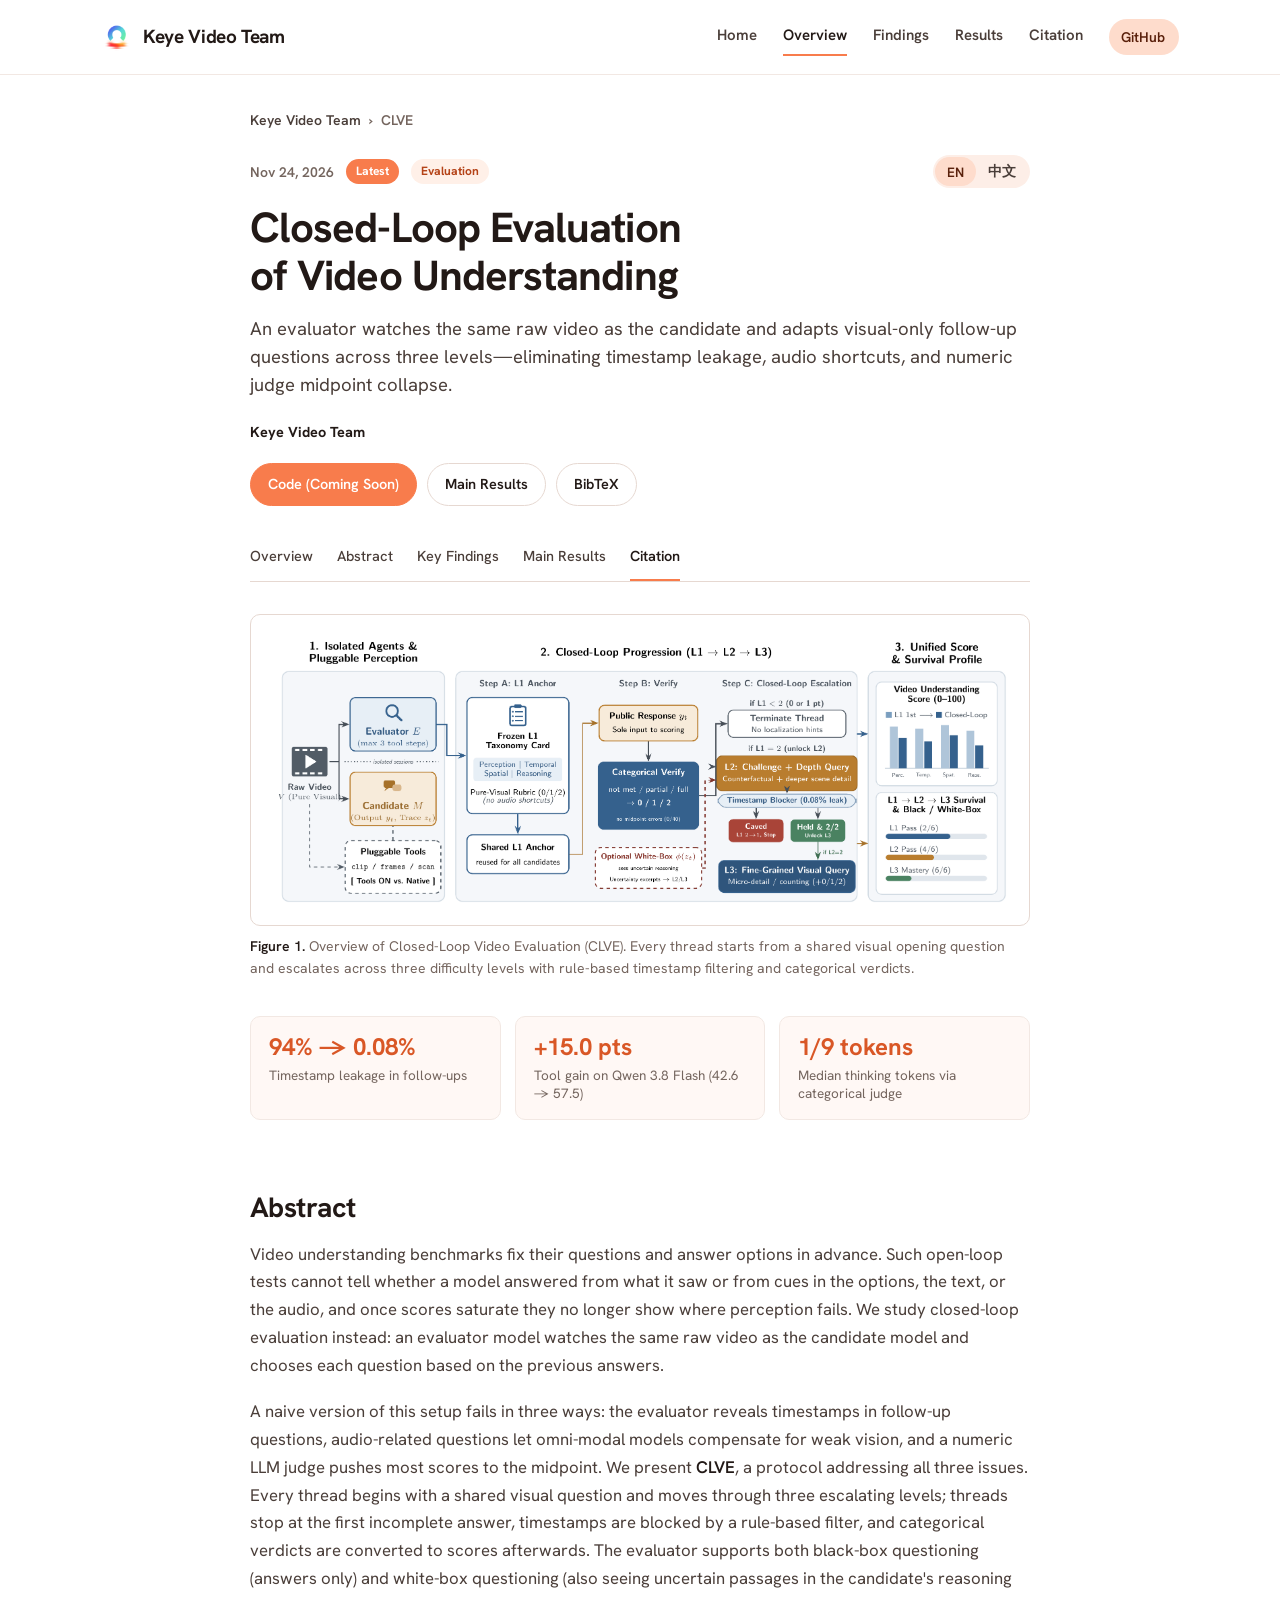
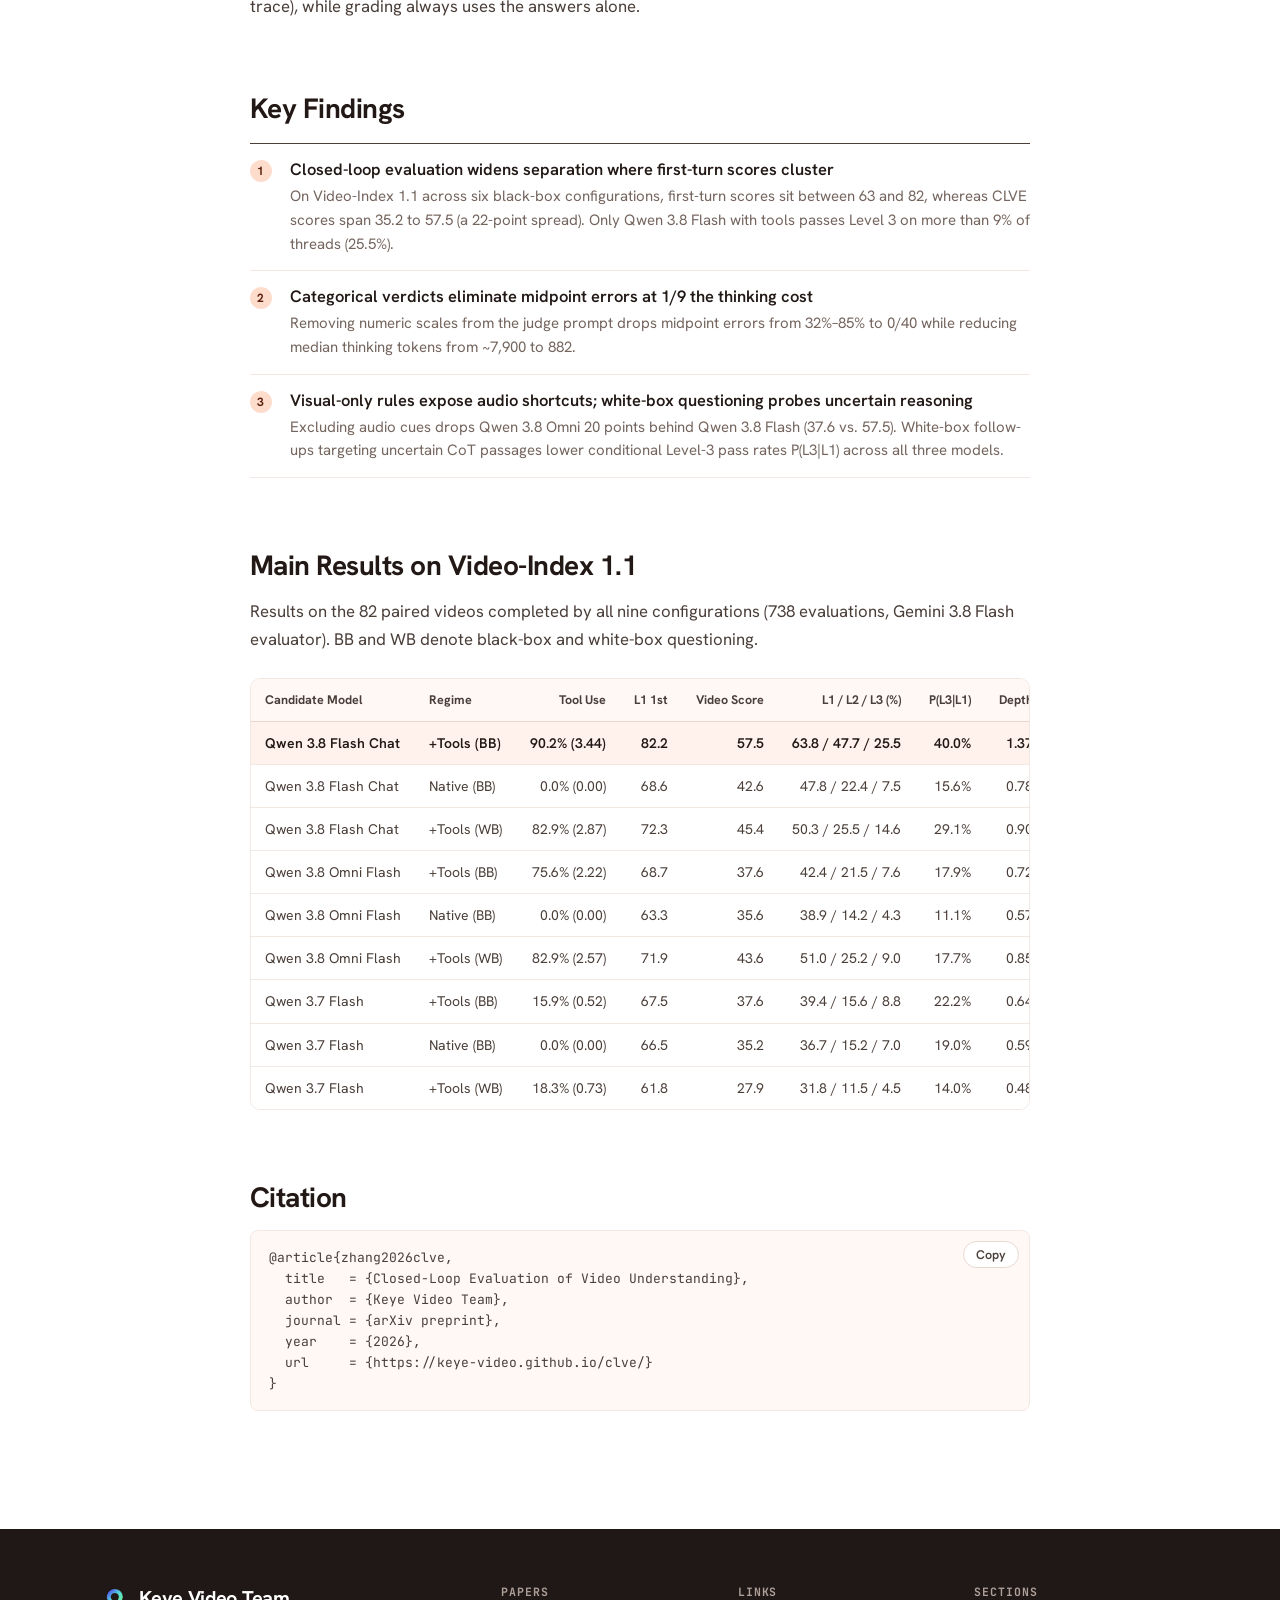
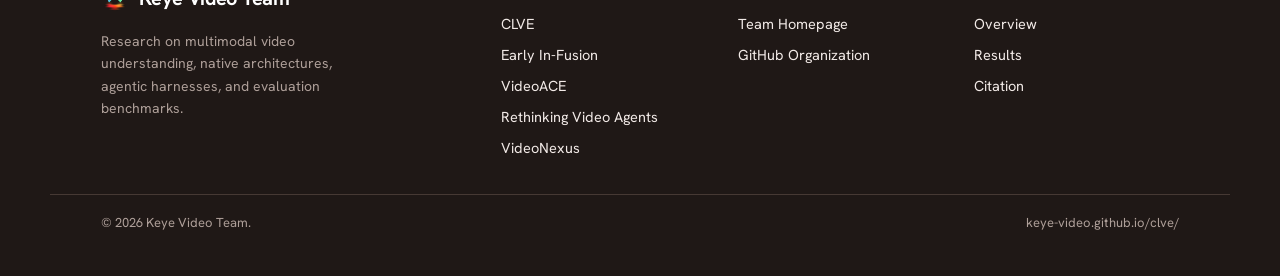
==== clve/index.html @ a413f262 "初始化 Keye Video Team 官网与 5 篇论文项目主页" ====
<!DOCTYPE html>
<html lang="en" data-lang="en">
<head>
<meta charset="utf-8">
<meta name="viewport" content="width=device-width, initial-scale=1">
<link rel="icon" type="image/png" href="../assets/keye-logo.png">
<title>Closed-Loop Evaluation of Video Understanding | Keye Video Team</title>
<meta name="description" content="CLVE: Closed-Loop Evaluation of Video Understanding by Keye Video Team.">
<meta name="theme-color" content="#FFFFFF">
<link rel="preconnect" href="https://fonts.googleapis.com">
<link rel="preconnect" href="https://fonts.gstatic.com" crossorigin>
<link href="https://fonts.googleapis.com/css2?family=Hanken+Grotesk:ital,wght@0,400..700;1,400&family=JetBrains+Mono:wght@400;500;600&display=swap" rel="stylesheet">
<link rel="stylesheet" href="../assets/site.css">
</head>
<body data-sidenav>

<header class="topbar">
  <div class="topbar-inner">
    <a class="brand" href="../index.html">
      <img src="../assets/keye-logo.png" alt="Keye Video logo" width="32" height="32">
      <span>Keye Video Team</span>
    </a>
    <button type="button" class="nav-toggle" aria-label="Toggle menu" aria-expanded="false"><span class="burger"></span></button>
    <nav class="nav" aria-label="Primary navigation">
      <a href="../index.html">Home</a>
      <a class="active" href="#overview">Overview</a>
      <a href="#findings">Findings</a>
      <a href="#results">Results</a>
      <a href="#citation">Citation</a>
      <a class="nav-cta" href="https://github.com/Keye-Video" target="_blank" rel="noopener">GitHub</a>
    </nav>
  </div>
</header>

<main>
<div class="ar-page">
  <header class="ar-head" id="main" tabindex="-1">
    <div class="ar-crumb">
      <b><a href="../index.html">Keye Video Team</a></b><span>›</span><span>CLVE</span>
    </div>
    <div class="ar-eyebrow">
      <span>Nov 24, 2026</span>
      <span class="badge badge-solid">Latest</span>
      <span class="badge badge-soft">Evaluation</span>
      <div class="ar-lang" role="group" aria-label="Language">
        <button type="button" data-lang="en" aria-pressed="true">EN</button>
        <button type="button" data-lang="zh" aria-pressed="false">中文</button>
      </div>
    </div>

    <h1>
      <span lang="en">Closed-Loop Evaluation of Video Understanding</span>
      <span lang="zh">闭环视频理解评测（CLVE）</span>
    </h1>
    <p class="ar-standfirst" lang="en">An evaluator watches the same raw video as the candidate and adapts visual-only follow-up questions across three levels—eliminating timestamp leakage, audio shortcuts, and numeric judge midpoint collapse.</p>
    <p class="ar-standfirst" lang="zh">评测器与候选模型同步观看原始视频，并依据前轮回答动态生成三级纯视觉追问，系统性解决时间戳泄露、音频捷径与数值打分器中点坍缩三大问题。</p>

    <div class="ar-authors-block">
      <div class="ar-affiliation"><strong>Keye Video Team</strong></div>
    </div>

    <div class="ar-actions">
      <a class="pill-btn solid" href="https://github.com/Keye-Video" target="_blank" rel="noopener">Code (Coming Soon)</a>
      <a class="pill-btn" href="#results">Main Results</a>
      <a class="pill-btn" href="#citation">BibTeX</a>
    </div>
  </header>

  <nav class="ar-toc" aria-label="Contents">
    <ol>
      <li><a href="#overview"><span lang="en">Overview</span><span lang="zh">概览</span></a></li>
      <li><a href="#abstract"><span lang="en">Abstract</span><span lang="zh">摘要</span></a></li>
      <li><a href="#findings"><span lang="en">Key Findings</span><span lang="zh">核心发现</span></a></li>
      <li><a href="#results"><span lang="en">Main Results</span><span lang="zh">主实验结果</span></a></li>
      <li><a href="#citation"><span lang="en">Citation</span><span lang="zh">引用</span></a></li>
    </ol>
  </nav>

  <div class="ar-main">
    <aside class="ar-side-rail" aria-label="Contents">
      <div class="ar-side">
        <div class="ar-side-title"><span lang="en">Contents</span><span lang="zh">目录</span></div>
        <ol>
          <li><a href="#overview"><span lang="en">Overview</span><span lang="zh">概览</span></a></li>
          <li><a href="#abstract"><span lang="en">Abstract</span><span lang="zh">摘要</span></a></li>
          <li><a href="#findings"><span lang="en">Key Findings</span><span lang="zh">核心发现</span></a></li>
          <li><a href="#results"><span lang="en">Main Results</span><span lang="zh">主实验结果</span></a></li>
          <li><a href="#citation"><span lang="en">Citation</span><span lang="zh">引用</span></a></li>
        </ol>
      </div>
    </aside>

    <figure class="ar-fig" id="overview">
      <div class="ar-fig-frame" data-zoom>
        <img src="../assets/figs/clve_overview.png" alt="CLVE three-level closed-loop evaluation overview">
      </div>
      <figcaption>
        <span lang="en"><strong>Figure 1.</strong> Overview of Closed-Loop Video Evaluation (CLVE). Every thread starts from a shared visual opening question and escalates across three difficulty levels with rule-based timestamp filtering and categorical verdicts.</span>
        <span lang="zh"><strong>图 1.</strong> 闭环视频理解评测协议（CLVE）总览：每个会话从共享的纯视觉首题出发，沿三个递增难度层级追问，并结合规则时间戳过滤与分类裁决。</span>
      </figcaption>
    </figure>

    <div class="stat-strip">
      <div class="stat-box"><b>94% → 0.08%</b><span lang="en">Timestamp leakage in follow-ups</span><span lang="zh">追问中的时间戳泄露率</span></div>
      <div class="stat-box"><b>+15.0 pts</b><span lang="en">Tool gain on Qwen 3.8 Flash (42.6 → 57.5)</span><span lang="zh">工具调用给 Qwen 3.8 Flash 带来的提升</span></div>
      <div class="stat-box"><b>1/9 tokens</b><span lang="en">Median thinking tokens via categorical judge</span><span lang="zh">分类裁决器将思考 token 降至约 1/9</span></div>
    </div>

    <section id="abstract">
      <h2><span lang="en">Abstract</span><span lang="zh">摘要</span></h2>
      <p lang="en">Video understanding benchmarks fix their questions and answer options in advance. Such open-loop tests cannot tell whether a model answered from what it saw or from cues in the options, the text, or the audio, and once scores saturate they no longer show where perception fails. We study closed-loop evaluation instead: an evaluator model watches the same raw video as the candidate model and chooses each question based on the previous answers.</p>
      <p lang="en">A naive version of this setup fails in three ways: the evaluator reveals timestamps in follow-up questions, audio-related questions let omni-modal models compensate for weak vision, and a numeric LLM judge pushes most scores to the midpoint. We present <strong>CLVE</strong>, a protocol addressing all three issues. Every thread begins with a shared visual question and moves through three escalating levels; threads stop at the first incomplete answer, timestamps are blocked by a rule-based filter, and categorical verdicts are converted to scores afterwards. The evaluator supports both black-box questioning (answers only) and white-box questioning (also seeing uncertain passages in the candidate's reasoning trace), while grading always uses the answers alone.</p>
      <p lang="zh">传统视频理解基准预先固定题目与选项，难以区分模型是真正看到了画面，还是依赖选项、文本或音频捷径，且分数饱和后无法定位感知失效点。我们提出闭环视频理解评测协议 <strong>CLVE</strong>：评测器与候选模型共同观看原始视频，并基于前轮回答动态发起三级纯视觉追问。针对朴素闭环评测暴露出的时间戳泄露（94%）、音频捷径以及数值打分器中点坍缩三大问题，CLVE 引入纯视觉约束、规则时间戳过滤器与分类裁决机制，并支持黑盒与白盒两种追问模式。</p>
    </section>

    <section id="findings">
      <h2><span lang="en">Key Findings</span><span lang="zh">核心发现</span></h2>
      <ol class="ar-findings">
        <li>
          <div>
            <strong class="finding-head"><span lang="en">Closed-loop evaluation widens separation where first-turn scores cluster</span><span lang="zh">闭环追问显著拉开模型区分度</span></strong>
            <span lang="en">On Video-Index 1.1 across six black-box configurations, first-turn scores sit between 63 and 82, whereas CLVE scores span 35.2 to 57.5 (a 22-point spread). Only Qwen 3.8 Flash with tools passes Level 3 on more than 9% of threads (25.5%).</span>
            <span lang="zh">在 Video-Index 1.1 的六组黑盒配置中，首轮得分集中在 63–82，而 CLVE 总分拉开至 35.2–57.5（跨度 22 分）；仅开启工具的 Qwen 3.8 Flash 在 Level 3 通过率超过 9%（达 25.5%）。</span>
          </div>
        </li>
        <li>
          <div>
            <strong class="finding-head"><span lang="en">Categorical verdicts eliminate midpoint errors at 1/9 the thinking cost</span><span lang="zh">分类裁决彻底消除中点偏差，且思考开销降至 1/9</span></strong>
            <span lang="en">Removing numeric scales from the judge prompt drops midpoint errors from 32%–85% to 0/40 while reducing median thinking tokens from ~7,900 to 882.</span>
            <span lang="zh">去除数值量表、改用“未达标 / 部分达标 / 完全达标”分类裁决后，中点误判降至 0/40，同时单次裁决中位思考 token 从约 7,900 降至 882。</span>
          </div>
        </li>
        <li>
          <div>
            <strong class="finding-head"><span lang="en">Visual-only rules expose audio shortcuts; white-box questioning probes uncertain reasoning</span><span lang="zh">纯视觉规则剔除音频补偿，白盒追问揭示脆弱推理</span></strong>
            <span lang="en">Excluding audio cues drops Qwen 3.8 Omni 20 points behind Qwen 3.8 Flash (37.6 vs. 57.5). White-box follow-ups targeting uncertain CoT passages lower conditional Level-3 pass rates P(L3|L1) across all three models.</span>
            <span lang="zh">排除音频线索后，Qwen 3.8 Omni 落后 Qwen 3.8 Flash 20 分（37.6 vs. 57.5）；针对推理不确定片段发起白盒质疑后，全部三个模型的条件三级通过率 P(L3|L1) 均下降。</span>
          </div>
        </li>
      </ol>
    </section>

    <section id="results">
      <h2><span lang="en">Main Results on Video-Index 1.1</span><span lang="zh">Video-Index 1.1 主实验结果</span></h2>
      <p lang="en">Results on the 82 paired videos completed by all nine configurations (738 evaluations, Gemini 3.8 Flash evaluator). BB and WB denote black-box and white-box questioning.</p>
      <p lang="zh">全部 9 组配置共同完成的 82 段配对视频结果（738 次完整评测，Gemini 3.8 Flash 评测器）。BB / WB 分别表示黑盒与白盒追问。</p>

      <div class="table-wrap">
        <table class="data-table">
          <thead>
            <tr>
              <th>Candidate Model</th>
              <th>Regime</th>
              <th class="num">Tool Use</th>
              <th class="num">L1 1st</th>
              <th class="num">Video Score</th>
              <th class="num">L1 / L2 / L3 (%)</th>
              <th class="num">P(L3|L1)</th>
              <th class="num">Depth</th>
              <th class="num">Cave ↓</th>
            </tr>
          </thead>
          <tbody>
            <tr class="hl"><td>Qwen 3.8 Flash Chat</td><td>+Tools (BB)</td><td class="num">90.2% (3.44)</td><td class="num">82.2</td><td class="num">57.5</td><td class="num">63.8 / 47.7 / 25.5</td><td class="num">40.0%</td><td class="num">1.37</td><td class="num">5.1%</td></tr>
            <tr><td>Qwen 3.8 Flash Chat</td><td>Native (BB)</td><td class="num">0.0% (0.00)</td><td class="num">68.6</td><td class="num">42.6</td><td class="num">47.8 / 22.4 / 7.5</td><td class="num">15.6%</td><td class="num">0.78</td><td class="num">1.5%</td></tr>
            <tr><td>Qwen 3.8 Flash Chat</td><td>+Tools (WB)</td><td class="num">82.9% (2.87)</td><td class="num">72.3</td><td class="num">45.4</td><td class="num">50.3 / 25.5 / 14.6</td><td class="num">29.1%</td><td class="num">0.90</td><td class="num">4.1%</td></tr>
            <tr><td>Qwen 3.8 Omni Flash</td><td>+Tools (BB)</td><td class="num">75.6% (2.22)</td><td class="num">68.7</td><td class="num">37.6</td><td class="num">42.4 / 21.5 / 7.6</td><td class="num">17.9%</td><td class="num">0.72</td><td class="num">3.1%</td></tr>
            <tr><td>Qwen 3.8 Omni Flash</td><td>Native (BB)</td><td class="num">0.0% (0.00)</td><td class="num">63.3</td><td class="num">35.6</td><td class="num">38.9 / 14.2 / 4.3</td><td class="num">11.1%</td><td class="num">0.57</td><td class="num">1.8%</td></tr>
            <tr><td>Qwen 3.8 Omni Flash</td><td>+Tools (WB)</td><td class="num">82.9% (2.57)</td><td class="num">71.9</td><td class="num">43.6</td><td class="num">51.0 / 25.2 / 9.0</td><td class="num">17.7%</td><td class="num">0.85</td><td class="num">1.4%</td></tr>
            <tr><td>Qwen 3.7 Flash</td><td>+Tools (BB)</td><td class="num">15.9% (0.52)</td><td class="num">67.5</td><td class="num">37.6</td><td class="num">39.4 / 15.6 / 8.8</td><td class="num">22.2%</td><td class="num">0.64</td><td class="num">9.4%</td></tr>
            <tr><td>Qwen 3.7 Flash</td><td>Native (BB)</td><td class="num">0.0% (0.00)</td><td class="num">66.5</td><td class="num">35.2</td><td class="num">36.7 / 15.2 / 7.0</td><td class="num">19.0%</td><td class="num">0.59</td><td class="num">12.5%</td></tr>
            <tr><td>Qwen 3.7 Flash</td><td>+Tools (WB)</td><td class="num">18.3% (0.73)</td><td class="num">61.8</td><td class="num">27.9</td><td class="num">31.8 / 11.5 / 4.5</td><td class="num">14.0%</td><td class="num">0.48</td><td class="num">17.0%</td></tr>
          </tbody>
        </table>
      </div>
    </section>

    <section id="citation">
      <h2><span lang="en">Citation</span><span lang="zh">引用格式</span></h2>
      <pre><code>@article{zhang2026clve,
  title   = {Closed-Loop Evaluation of Video Understanding},
  author  = {Keye Video Team},
  journal = {arXiv preprint},
  year    = {2026},
  url     = {https://keye-video.github.io/clve/}
}</code></pre>
    </section>
  </div>
</div>
</main>

<footer class="foot">
  <div class="foot-grid">
    <div>
      <div class="foot-brand"><img src="../assets/keye-logo.png" alt="Keye Video logo" width="28" height="28"><span>Keye Video Team</span></div>
      <p class="foot-desc">Research on multimodal video understanding, native architectures, agentic harnesses, and evaluation benchmarks.</p>
    </div>
    <div class="foot-col"><h4>Papers</h4><ul><li><a href="../clve/index.html">CLVE</a></li><li><a href="../early-in-fusion/index.html">Early In-Fusion</a></li><li><a href="../videoace/index.html">VideoACE</a></li><li><a href="../rethinking-video-agents/index.html">Rethinking Video Agents</a></li><li><a href="../videonexus/index.html">VideoNexus</a></li></ul></div>
    <div class="foot-col"><h4>Links</h4><ul><li><a href="../index.html">Team Homepage</a></li><li><a href="https://github.com/Keye-Video" target="_blank" rel="noopener">GitHub Organization</a></li></ul></div>
    <div class="foot-col"><h4>Sections</h4><ul><li><a href="#overview">Overview</a></li><li><a href="#results">Results</a></li><li><a href="#citation">Citation</a></li></ul></div>
  </div>
  <div class="foot-bottom"><span>© 2026 Keye Video Team.</span><span>keye-video.github.io/clve/</span></div>
</footer>

<script src="../assets/site.js"></script>
</body>
</html>
---- assets/site.css ----
/* ============================================================
   Keye Video Team — 正式设计系统
   配色方案：access.mymind.com/colors "Peach Fuzz" (#F87C4C · #FEDCCC · #FFFFFF)
   排版体系：极简学术期刊网格、大留白、左对齐版心、深色机构页脚
   ============================================================ */

:root {
  /* Peach Fuzz 核心浅色与墨色体系 */
  --paper: #FFFFFF;
  --paper-2: #FFF8F5;        /* 极淡暖蜜桃纸底 */
  --paper-3: #FDEEE7;        /* 柔和悬停暖底 */
  --ink: #221916;            /* 深炭棕墨 */
  --ink-2: #4A3E39;          /* 正文墨色 */
  --ink-3: #74655E;          /* 辅助文字 */
  --ink-4: #998982;
  --rule: #E6D8D1;
  --rule-2: #F2E8E3;

  /* Peach Fuzz 强调色与胶囊色系 */
  --brand: #F87C4C;          /* mymind Peach Fuzz 原色（图标/图表柱/强调条） */
  --accent: #D95726;         /* 文本与链接可读性优化版（满足 WCAG AA） */
  --accent-hover: #B84217;
  --accent-soft: rgba(248, 124, 76, 0.10);
  --link-line: rgba(248, 124, 76, 0.45);

  --pill: #FEDCCC;           /* mymind Peach Fuzz 暖蜜桃胶囊 */
  --pill-hover: #FBC7AF;
  --pill-ink: #5A200B;
  --tint: #FFF0E8;           /* 徽章与提示框浅底 */
  --tint-ink: #B54318;

  /* 语义状态色 */
  --ok: #16794F;
  --ok-soft: #E6F4EE;
  --err: #C43B3B;
  --err-soft: #FCEAEA;

  /* 页脚深色带 */
  --deep: #1F1816;
  --deep-ink: #F2EAE7;
  --deep-muted: #AE9F99;
  --deep-rule: #463934;

  --shadow: 0 8px 24px rgba(34, 25, 22, 0.10);
  --font-sans: 'Hanken Grotesk', -apple-system, BlinkMacSystemFont, 'PingFang SC', 'Noto Sans SC', 'Helvetica Neue', Arial, sans-serif;
  --font-mono: 'JetBrains Mono', ui-monospace, SFMono-Regular, Menlo, Monaco, Consolas, monospace;

  --max: 1180px;
  --gutter: clamp(20px, 4vw, 56px);
  color-scheme: light;
}

* { box-sizing: border-box; }
html, body { margin: 0; padding: 0; overflow-x: clip; }

html {
  scroll-behavior: smooth;
  scroll-padding-top: 28px;
  scrollbar-width: thin;
  scrollbar-color: var(--rule) transparent;
}
html:has(.ar-toc) { scroll-padding-top: 76px; }

body {
  font-family: var(--font-sans);
  background: var(--paper);
  color: var(--ink);
  line-height: 1.58;
  font-size: 16px;
  font-optical-sizing: auto;
  -webkit-font-smoothing: antialiased;
  -moz-osx-font-smoothing: grayscale;
  text-rendering: optimizeLegibility;
}

a { color: inherit; text-decoration: none; }
img, svg { display: block; max-width: 100%; }
::selection { background: var(--pill); color: var(--ink); }

:focus-visible {
  outline: 2px solid var(--accent);
  outline-offset: 2px;
  border-radius: 2px;
}
#main:focus { outline: none; }

/* 中英双语切换规则 */
html[data-lang="en"] [lang="zh"],
html[data-lang="zh"] [lang="en"] {
  display: none !important;
}

/* ---------- 版心容器 ---------- */
.page {
  max-width: var(--max);
  margin: 0 auto;
  padding: 0 var(--gutter);
  position: relative;
}

/* ---------- 顶部静态导航栏 ---------- */
.topbar {
  position: relative;
  z-index: 50;
  background: var(--paper);
  border-bottom: 1px solid var(--rule-2);
}
.topbar-inner {
  max-width: var(--max);
  height: 74px;
  margin: 0 auto;
  padding: 0 var(--gutter);
  display: flex;
  align-items: center;
  justify-content: space-between;
  gap: 24px;
}
.brand {
  font-size: 19px;
  font-weight: 700;
  letter-spacing: -0.02em;
  color: var(--ink);
  display: inline-flex;
  align-items: center;
  gap: 10px;
  white-space: nowrap;
  flex-shrink: 0;
}
.brand img {
  width: 32px;
  height: 32px;
  object-fit: contain;
}
.brand-tag {
  font-family: var(--font-mono);
  font-size: 11px;
  font-weight: 600;
  letter-spacing: 0.08em;
  text-transform: uppercase;
  color: var(--tint-ink);
  background: var(--tint);
  padding: 2px 7px;
  border-radius: 4px;
  margin-left: 2px;
}

.nav {
  display: flex;
  align-items: center;
  gap: 26px;
  flex-shrink: 0;
}
.nav a {
  padding: 6px 0;
  font-size: 15px;
  font-weight: 600;
  color: var(--ink-2);
  border-bottom: 2px solid transparent;
  white-space: nowrap;
  transition: color 0.15s;
}
.nav a:hover { color: var(--accent); }
.nav a.active { color: var(--ink); border-bottom-color: var(--brand); }

.nav a.nav-cta {
  display: inline-flex;
  align-items: center;
  gap: 7px;
  padding: 7px 14px 7px 12px;
  border: 0;
  border-radius: 50px;
  background: var(--pill);
  color: var(--pill-ink);
  font-size: 14px;
}
.nav a.nav-cta:hover { background: var(--pill-hover); color: var(--pill-ink); }
.nav-cta svg { width: 15px; height: 15px; }

/* 移动端汉堡按钮 */
.nav-toggle {
  display: none;
  width: 40px;
  height: 40px;
  margin-right: -8px;
  align-items: center;
  justify-content: center;
  background: transparent;
  border: 0;
  border-radius: 50%;
  cursor: pointer;
  color: var(--ink);
}
.nav-toggle:hover { background: var(--paper-3); }
.burger, .burger::before, .burger::after {
  display: block;
  width: 18px;
  height: 2px;
  background: currentColor;
  border-radius: 2px;
  transition: transform 0.2s ease;
}
.burger { position: relative; }
.burger::before, .burger::after { content: ''; position: absolute; left: 0; }
.burger::before { top: -6px; }
.burger::after { top: 6px; }
.nav-toggle[aria-expanded="true"] .burger { background: transparent; }
.nav-toggle[aria-expanded="true"] .burger::before { transform: translateY(6px) rotate(45deg); }
.nav-toggle[aria-expanded="true"] .burger::after { transform: translateY(-6px) rotate(-45deg); }

@media (max-width: 860px) {
  .topbar-inner { height: 62px; }
  .brand-tag { display: none; }
  .nav-toggle { display: inline-flex; }
  .topbar-inner .nav {
    position: absolute;
    top: 100%;
    left: 0;
    right: 0;
    flex-direction: column;
    align-items: stretch;
    gap: 0;
    padding: 4px var(--gutter) 16px;
    background: var(--paper);
    border-bottom: 1px solid var(--rule);
    box-shadow: 0 12px 24px rgba(0, 0, 0, 0.08);
    opacity: 0;
    visibility: hidden;
    transform: translateY(-6px);
    transition: opacity 0.18s ease, transform 0.18s ease, visibility 0.18s;
  }
  .topbar-inner .nav.open { opacity: 1; visibility: visible; transform: none; }
  .topbar-inner .nav a { padding: 12px 0; border-bottom: 0; }
  .topbar-inner .nav a + a { border-top: 1px solid var(--rule-2); }
  .topbar-inner .nav a.nav-cta { align-self: flex-start; margin-top: 10px; border-top: 0; padding: 8px 15px; }
}

/* ---------- 正文链接生长下划线动效 ---------- */
.prose a,
.log a,
.ar-main a {
  color: var(--ink);
  border-bottom: 1px solid var(--link-line);
  padding: 0 1px;
  transition: color 0.15s, border-color 0.15s;
}
.prose a:hover,
.log a:hover,
.ar-main a:hover {
  color: var(--accent);
  border-bottom-color: var(--accent);
}
@media (prefers-reduced-motion: no-preference) {
  .prose a, .log a, .ar-main a {
    border-bottom: none;
    background-image:
      linear-gradient(var(--brand), var(--brand)),
      linear-gradient(var(--link-line), var(--link-line));
    background-size: 0 2px, 100% 1px;
    background-position: 0 100%, 0 100%;
    background-repeat: no-repeat;
    transition: background-size 0.28s cubic-bezier(0.2, 0.7, 0.3, 1), color 0.15s;
  }
  .prose a:hover, .log a:hover, .ar-main a:hover { background-size: 100% 2px, 100% 1px; }
  .ar-main a.pill-btn, .ar-main .ar-findings a, .ar-main .ar-side a { background-image: none; }
}

/* ---------- 按钮胶囊 ---------- */
.pill-btn {
  display: inline-flex;
  align-items: center;
  gap: 8px;
  padding: 9px 17px;
  border-radius: 50px;
  font-size: 14.5px;
  font-weight: 600;
  background: var(--paper);
  border: 1px solid var(--rule);
  color: var(--ink);
  transition: background 0.15s, border-color 0.15s, color 0.15s;
}
.pill-btn:hover { background: var(--paper-3); border-color: var(--ink-4); color: var(--ink); }
.pill-btn.solid {
  background: var(--brand);
  border-color: var(--brand);
  color: #FFFFFF;
}
.pill-btn.solid:hover { background: var(--accent); border-color: var(--accent); color: #FFFFFF; }
.pill-btn.primary {
  background: var(--pill);
  border-color: var(--pill);
  color: var(--pill-ink);
}
.pill-btn.primary:hover { background: var(--pill-hover); border-color: var(--pill-hover); }
.pill-btn svg { width: 15px; height: 15px; flex: none; }

/* ============================================================
   AI Research Lab 团队官网区块样式
   ============================================================ */

/* 1. 精简大气的团队 Masthead（无冗余“研究方向”栏目） */
.lab-hero {
  background: linear-gradient(180deg, var(--paper-2) 0%, var(--paper) 100%);
  border-bottom: 1px solid var(--rule-2);
  padding: clamp(48px, 7vw, 84px) 0 clamp(44px, 6vw, 68px);
}
.lab-hero-top {
  display: flex;
  align-items: center;
  gap: 14px;
  margin-bottom: 22px;
}
.lab-hero-top img {
  width: 44px;
  height: 44px;
  object-fit: contain;
}
.lab-kicker {
  display: inline-flex;
  align-items: center;
  gap: 8px;
  font-family: var(--font-mono);
  font-size: 12.5px;
  font-weight: 600;
  letter-spacing: 0.06em;
  text-transform: uppercase;
  color: var(--tint-ink);
  background: var(--tint);
  padding: 5px 12px;
  border-radius: 50px;
}
.lab-kicker .dot {
  width: 7px;
  height: 7px;
  border-radius: 50%;
  background: var(--brand);
}
.lab-title {
  font-size: clamp(36px, 5vw, 54px);
  font-weight: 700;
  line-height: 1.09;
  letter-spacing: -0.028em;
  color: var(--ink);
  margin: 0 0 18px;
  max-width: 22ch;
  text-wrap: balance;
}
.lab-title em { font-style: normal; color: var(--accent); }
.lab-lede {
  font-size: clamp(17.5px, 1.6vw, 20px);
  line-height: 1.58;
  color: var(--ink-2);
  max-width: 66ch;
  margin: 0 0 28px;
  text-wrap: pretty;
}
.lab-cta-row { display: flex; flex-wrap: wrap; gap: 12px; align-items: center; }

/* 区块间距 */
section.journal { padding: clamp(52px, 7vw, 80px) 0 0; }
section.journal:last-of-type { padding-bottom: clamp(68px, 8.5vw, 104px); }

.sec-head {
  display: flex;
  align-items: baseline;
  justify-content: space-between;
  gap: 16px;
  margin-bottom: 24px;
}
.sec-eyebrow {
  font-family: var(--font-mono);
  font-size: 12px;
  font-weight: 600;
  letter-spacing: 0.06em;
  text-transform: uppercase;
  color: var(--accent);
  margin-bottom: 5px;
}
.sec-title {
  font-weight: 700;
  font-size: clamp(24px, 2.4vw, 31px);
  letter-spacing: -0.02em;
  line-height: 1.18;
  margin: 0;
  text-wrap: balance;
}
.sec-more {
  flex: none;
  font-size: 14.5px;
  font-weight: 600;
  color: var(--accent);
  white-space: nowrap;
}
.sec-more:hover { color: var(--accent-hover); text-decoration: underline; text-underline-offset: 3px; }

/* 2. 论文展示大卡（Featured Release 与每篇论文统一的图文 Spotlight 卡片） */
.spotlight {
  display: grid;
  grid-template-columns: minmax(0, 1.18fr) minmax(0, 1fr);
  gap: clamp(22px, 3.6vw, 44px);
  align-items: center;
  padding: clamp(20px, 2.8vw, 30px);
  background: var(--paper-2);
  border: 1px solid var(--rule);
  border-radius: 14px;
}
.spotlight-visual {
  display: block;
  border-radius: 10px;
  overflow: hidden;
  border: 1px solid var(--rule);
  background: #FFFFFF;
}
.spotlight-visual img,
.spotlight-visual svg {
  width: 100%;
  height: auto;
  display: block;
}
.spotlight-body { display: flex; flex-direction: column; gap: 11px; }
.spotlight-meta {
  display: flex;
  flex-wrap: wrap;
  gap: 8px;
  align-items: center;
  font-size: 13.5px;
  font-weight: 600;
  color: var(--ink-3);
}
.badge {
  display: inline-block;
  font-size: 12px;
  font-weight: 700;
  padding: 3px 10px;
  border-radius: 50px;
  background: var(--pill);
  color: var(--pill-ink);
}
.badge-soft { background: var(--tint); color: var(--tint-ink); }
.badge-solid { background: var(--brand); color: #FFFFFF; }
.spotlight-title {
  font-size: clamp(22px, 2.3vw, 28px);
  font-weight: 700;
  line-height: 1.22;
  letter-spacing: -0.02em;
  margin: 0;
}
.spotlight-title a:hover { color: var(--accent); }
.spotlight-authors {
  font-size: 14px;
  color: var(--ink-3);
  margin: 0;
  line-height: 1.45;
}
.spotlight-desc {
  font-size: 15px;
  line-height: 1.6;
  color: var(--ink-2);
  margin: 0;
}
.spotlight-metrics {
  display: grid;
  grid-template-columns: repeat(3, minmax(0, 1fr));
  gap: 10px;
  padding: 12px 0;
  border-top: 1px solid var(--rule);
  border-bottom: 1px solid var(--rule);
}
.spotlight-metrics div b {
  display: block;
  font-size: 18px;
  font-weight: 700;
  color: var(--accent);
  font-variant-numeric: tabular-nums;
}
.spotlight-metrics div span { font-size: 12px; color: var(--ink-3); line-height: 1.3; display: block; }
@media (max-width: 900px) {
  .spotlight { grid-template-columns: minmax(0, 1fr); }
}

/* 3. 每篇论文独立展示列表（同样带真实论文主图 + 三项核心指标 + 直达项目页按钮） */
.filter-bar { display: flex; flex-wrap: wrap; gap: 8px; margin-bottom: 22px; }
.filter-bar button {
  font-family: var(--font-sans);
  font-size: 13.5px;
  font-weight: 600;
  padding: 6px 14px;
  border-radius: 50px;
  border: 1px solid var(--rule);
  background: var(--paper);
  color: var(--ink-2);
  cursor: pointer;
  transition: all 0.15s;
}
.filter-bar button:hover { background: var(--paper-3); color: var(--ink); }
.filter-bar button[aria-pressed="true"] { background: var(--ink); border-color: var(--ink); color: var(--paper); }

.paper-stack {
  display: grid;
  gap: 24px;
}
.paper-card {
  display: grid;
  grid-template-columns: minmax(0, 0.92fr) minmax(0, 1.15fr);
  gap: clamp(20px, 3vw, 36px);
  align-items: center;
  padding: clamp(18px, 2.5vw, 26px);
  background: var(--paper);
  border: 1px solid var(--rule-2);
  border-radius: 14px;
  transition: border-color 0.18s, background 0.18s;
}
.paper-card:hover {
  border-color: var(--brand);
  background: var(--paper-2);
}
.paper-card[hidden] { display: none; }
.paper-card .spotlight-title { font-size: clamp(20px, 2vw, 24px); }
.paper-card .spotlight-visual { aspect-ratio: 16 / 10; display: flex; align-items: center; justify-content: center; padding: 6px; }
.paper-card .spotlight-visual img { width: 100%; height: 100%; object-fit: contain; }
@media (max-width: 860px) {
  .paper-card { grid-template-columns: minmax(0, 1fr); }
}

/* 4. 动态日志 */
.log { list-style: none; padding: 0; margin: 0; border-top: 1px solid var(--rule-2); }
.log li {
  display: grid;
  grid-template-columns: 104px minmax(0, 1fr);
  gap: 20px;
  padding: 13px 0;
  border-bottom: 1px solid var(--rule-2);
  align-items: baseline;
  font-size: 15.5px;
  color: var(--ink-2);
}
.log .date {
  font-family: var(--font-mono);
  font-size: 13px;
  font-weight: 500;
  color: var(--ink-3);
  font-variant-numeric: tabular-nums;
}
@media (max-width: 600px) { .log li { grid-template-columns: 84px minmax(0, 1fr); gap: 12px; } }

/* 5. 团队成员网格 */
.people-grid {
  display: grid;
  grid-template-columns: repeat(auto-fill, minmax(190px, 1fr));
  gap: 14px 24px;
  margin-bottom: 28px;
}
.person-card {
  padding: 16px 0 12px;
  border-top: 2px solid var(--rule);
}
.person-name { font-size: 16.5px; font-weight: 700; color: var(--ink); }
.person-role { font-size: 13.5px; color: var(--ink-3); margin-top: 3px; }

.collab-band {
  display: flex;
  justify-content: space-between;
  align-items: center;
  gap: 24px;
  flex-wrap: wrap;
  padding: 24px 28px;
  border-radius: 12px;
  background: var(--paper-2);
  border: 1px solid var(--rule);
}
.collab-band h3 { font-size: 20px; font-weight: 700; margin: 0 0 6px; }
.collab-band p { font-size: 15px; color: var(--ink-2); margin: 0; max-width: 60ch; }

/* ============================================================
   论文独立项目主页布局 (.ar-page)
   ============================================================ */
.ar-page {
  max-width: calc(780px + 2 * var(--gutter));
  margin: 0 auto;
  padding: 0 var(--gutter) 96px;
}
.ar-head, .ar-toc, .ar-main { min-width: 0; }
.ar-crumb {
  font-size: 14px;
  font-weight: 600;
  color: var(--ink-3);
  margin: 34px 0 24px;
  display: flex;
  gap: 8px;
  align-items: center;
}
.ar-crumb b { font-weight: 600; color: var(--ink-2); }
.ar-crumb a:hover { color: var(--accent); }
.ar-eyebrow {
  display: flex;
  align-items: center;
  gap: 12px;
  flex-wrap: wrap;
  font-size: 14px;
  font-weight: 600;
  color: var(--ink-3);
  margin-bottom: 16px;
  font-variant-numeric: tabular-nums;
}
.ar-lang {
  margin-left: auto;
  display: inline-flex;
  border-radius: 50px;
  background: var(--paper-3);
  padding: 2px;
}
.ar-lang button {
  font-family: var(--font-sans);
  font-size: 13.5px;
  font-weight: 600;
  padding: 5px 12px;
  border: 0;
  border-radius: 50px;
  background: transparent;
  color: var(--ink-2);
  cursor: pointer;
}
.ar-lang button[aria-pressed="true"] { background: var(--pill); color: var(--pill-ink); }
.ar-head h1 {
  font-weight: 700;
  font-size: clamp(30px, 4.2vw, 42px);
  line-height: 1.13;
  letter-spacing: -0.022em;
  margin: 0;
  text-wrap: balance;
}
.ar-standfirst {
  font-size: 18.5px;
  line-height: 1.5;
  color: var(--ink-2);
  margin: 16px 0 0;
  text-wrap: pretty;
}
.ar-authors-block { margin-top: 22px; font-size: 15.5px; line-height: 1.6; color: var(--ink); }
.ar-authors-list { font-weight: 500; }
.ar-authors-list sup { font-size: 0.72em; color: var(--accent); margin-left: 1px; }
.ar-affiliation { margin-top: 6px; font-size: 14.5px; color: var(--ink-3); display: flex; align-items: center; gap: 8px; flex-wrap: wrap; }
.ar-affiliation strong { color: var(--ink); font-weight: 700; }
.ar-actions { display: flex; flex-wrap: wrap; gap: 10px; margin-top: 20px; }

.ar-toc {
  position: sticky;
  top: 0;
  z-index: 20;
  background: var(--paper);
  margin: 26px 0 0;
  border-bottom: 1px solid var(--rule);
}
.ar-toc ol { list-style: none; padding: 0; margin: 0; display: flex; flex-wrap: nowrap; gap: 24px; overflow-x: auto; scrollbar-width: none; }
.ar-toc ol::-webkit-scrollbar { display: none; }
.ar-toc li { flex: none; }
.ar-toc a { display: block; white-space: nowrap; padding: 13px 0 11px; border-bottom: 2px solid transparent; font-size: 14.5px; font-weight: 500; color: var(--ink-2); }
.ar-toc a:hover { color: var(--ink); }
.ar-toc a.active { color: var(--ink); border-bottom-color: var(--brand); font-weight: 600; }

.ar-side-rail { display: none; }
@media (min-width: 1320px) {
  .ar-main { position: relative; }
  .ar-side-rail { display: block; position: absolute; top: 28px; bottom: 0; right: calc(100% + 44px); width: 200px; }
  .ar-side { position: sticky; top: 28px; max-height: calc(100vh - 56px); overflow-y: auto; }
  .ar-side-title { font-family: var(--font-mono); font-size: 11.5px; font-weight: 600; text-transform: uppercase; letter-spacing: 0.06em; color: var(--ink-3); margin: 0 0 10px 13px; }
  .ar-side ol { list-style: none; margin: 0; padding: 0; border-left: 1px solid var(--rule); }
  .ar-side a { display: block; margin-left: -1px; padding: 5px 0 5px 12px; border-left: 2px solid transparent; font-size: 13.5px; line-height: 1.38; color: var(--ink-3); border-bottom: 0; }
  .ar-side a:hover { color: var(--ink); }
  .ar-side a.active { color: var(--ink); border-left-color: var(--brand); font-weight: 600; }
  body[data-sidenav] .ar-toc { display: none; }
}

.ar-main p { font-size: 16.8px; line-height: 1.66; color: var(--ink-2); margin: 0 0 18px; text-wrap: pretty; }
.ar-main h2 { font-weight: 700; font-size: clamp(23px, 2.4vw, 28px); letter-spacing: -0.018em; line-height: 1.22; margin: clamp(48px, 7.5vw, 70px) 0 16px; text-wrap: balance; }
.ar-main h3 { font-weight: 600; font-size: 19.5px; line-height: 1.32; margin: 28px 0 12px; }
.ar-main strong { font-weight: 600; color: var(--ink); }
.ar-main code { font-family: var(--font-mono); font-size: 0.86em; background: var(--paper-3); border-radius: 4px; padding: 1px 5px; }

/* 论文高清图表展示框 */
.ar-fig { margin: 32px 0 36px; }
.ar-fig-frame {
  background: #FFFFFF;
  border: 1px solid var(--rule);
  border-radius: 10px;
  padding: 12px;
  overflow: hidden;
}
.ar-fig-frame img,
.ar-fig-frame svg {
  width: 100%;
  height: auto;
  display: block;
  border-radius: 6px;
}
.ar-fig figcaption {
  margin-top: 10px;
  font-size: 14px;
  line-height: 1.55;
  color: var(--ink-3);
}

/* 核心指标三连卡 */
.stat-strip {
  display: grid;
  grid-template-columns: repeat(3, minmax(0, 1fr));
  gap: 14px;
  margin: 26px 0 30px;
}
.stat-box {
  padding: 16px 18px;
  background: var(--paper-2);
  border: 1px solid var(--rule-2);
  border-radius: 10px;
}
.stat-box b {
  display: block;
  font-size: 24px;
  font-weight: 700;
  color: var(--accent);
  font-variant-numeric: tabular-nums;
  line-height: 1.2;
}
.stat-box span {
  display: block;
  margin-top: 4px;
  font-size: 13.5px;
  color: var(--ink-3);
  line-height: 1.4;
}
@media (max-width: 640px) { .stat-strip { grid-template-columns: minmax(0, 1fr); } }

/* 核心发现编号清单 */
.ar-findings { list-style: none; padding: 0; margin: 18px 0 12px; counter-reset: f; border-top: 1px solid var(--ink-2); }
.ar-findings li { counter-increment: f; display: grid; grid-template-columns: 32px minmax(0, 1fr); gap: 8px; padding: 14px 0; border-bottom: 1px solid var(--rule-2); }
.ar-findings li::before { content: counter(f); width: 22px; height: 22px; margin-top: 2px; border-radius: 50%; background: var(--pill); color: var(--pill-ink); font-size: 12px; font-weight: 700; line-height: 22px; text-align: center; }
.ar-findings strong.finding-head { display: block; font-size: 16.5px; line-height: 1.4; color: var(--ink); }
.ar-findings li > div > span { display: block; font-size: 15px; line-height: 1.58; color: var(--ink-3); margin-top: 4px; }

/* 学术数据表格 */
.table-wrap {
  overflow-x: auto;
  margin: 24px 0 28px;
  border: 1px solid var(--rule-2);
  border-radius: 10px;
  background: var(--paper);
}
table.data-table {
  width: 100%;
  border-collapse: collapse;
  font-size: 14px;
  font-variant-numeric: tabular-nums;
}
table.data-table th {
  font-size: 12.5px;
  font-weight: 700;
  color: var(--ink-2);
  text-align: left;
  padding: 11px 14px;
  background: var(--paper-2);
  border-bottom: 1.5px solid var(--rule);
  white-space: nowrap;
}
table.data-table td {
  padding: 10px 14px;
  border-bottom: 1px solid var(--rule-2);
  color: var(--ink-2);
  white-space: nowrap;
}
table.data-table tr:last-child td { border-bottom: 0; }
table.data-table th.num, table.data-table td.num { text-align: right; }
table.data-table tr.hl td { background: var(--accent-soft); color: var(--ink); font-weight: 600; }

/* 代码块 / BibTeX */
.ar-main pre { position: relative; background: var(--paper-2); border: 1px solid var(--rule-2); border-radius: 8px; padding: 16px 18px; margin: 0 0 22px; overflow-x: auto; font-family: var(--font-mono); font-size: 13px; line-height: 1.62; color: var(--ink-2); }
.ar-main pre code { background: none; padding: 0; font-size: inherit; }
.pre-copy { position: absolute; top: 10px; right: 10px; font-family: var(--font-sans); font-size: 12.5px; font-weight: 600; color: var(--ink-2); background: var(--paper); border: 1px solid var(--rule); border-radius: 50px; padding: 4px 12px; cursor: pointer; }
.pre-copy:hover { background: var(--paper-3); color: var(--ink); }
.pre-copy.done { background: var(--pill); color: var(--pill-ink); border-color: var(--pill); }

/* 灯箱 */
.zoomable { cursor: zoom-in; }
.lightbox { position: fixed; inset: 0; z-index: 1000; background: rgba(31, 24, 22, 0.94); display: none; align-items: center; justify-content: center; padding: 40px 24px; }
.lightbox.open { display: flex; }
.lightbox-content { max-width: 92vw; max-height: 88vh; background: #fff; border-radius: 8px; overflow: auto; padding: 12px; }
.lightbox-content img { max-height: 82vh; width: auto; margin: 0 auto; }
.lightbox-close { position: absolute; top: 16px; right: 18px; width: 42px; height: 42px; border-radius: 50%; border: 0; background: rgba(255, 255, 255, 0.14); color: #fff; font-size: 24px; cursor: pointer; }

/* ---------- 多栏深色机构页脚 ---------- */
footer.foot {
  padding: 54px 0 42px;
  background: var(--deep);
  color: var(--deep-ink);
  font-size: 14.5px;
}
.foot-grid {
  max-width: var(--max);
  margin: 0 auto;
  padding: 0 var(--gutter);
  display: grid;
  grid-template-columns: minmax(0, 1.8fr) repeat(3, minmax(0, 1fr));
  gap: 32px;
}
.foot-brand {
  display: inline-flex;
  align-items: center;
  gap: 10px;
  font-size: 20px;
  font-weight: 700;
  letter-spacing: -0.015em;
  color: #FFFFFF;
}
.foot-brand img { width: 28px; height: 28px; object-fit: contain; }
.foot-desc { margin: 10px 0 0; font-size: 14px; line-height: 1.6; color: var(--deep-muted); max-width: 34ch; }
.foot-col h4 { font-family: var(--font-mono); font-size: 11.5px; text-transform: uppercase; letter-spacing: 0.08em; color: var(--deep-muted); margin: 0 0 12px; }
.foot-col ul { list-style: none; padding: 0; margin: 0; display: grid; gap: 8px; }
.foot-col a { color: var(--deep-ink); transition: color 0.15s; }
.foot-col a:hover { color: #FFFFFF; text-decoration: underline; text-underline-offset: 3px; }
.foot-bottom {
  max-width: var(--max);
  margin: 34px auto 0;
  padding: 18px var(--gutter) 0;
  border-top: 1px solid var(--deep-rule);
  display: flex;
  justify-content: space-between;
  gap: 12px;
  flex-wrap: wrap;
  font-size: 13px;
  color: var(--deep-muted);
}
@media (max-width: 820px) { .foot-grid { grid-template-columns: repeat(2, minmax(0, 1fr)); } }
@media (max-width: 520px) { .foot-grid { grid-template-columns: minmax(0, 1fr); } }

@media print {
  header.topbar, footer.foot, .ar-toc, .ar-side-rail, .pre-copy, .ar-lang { display: none !important; }
  .ar-page { max-width: none; padding: 0; }
}
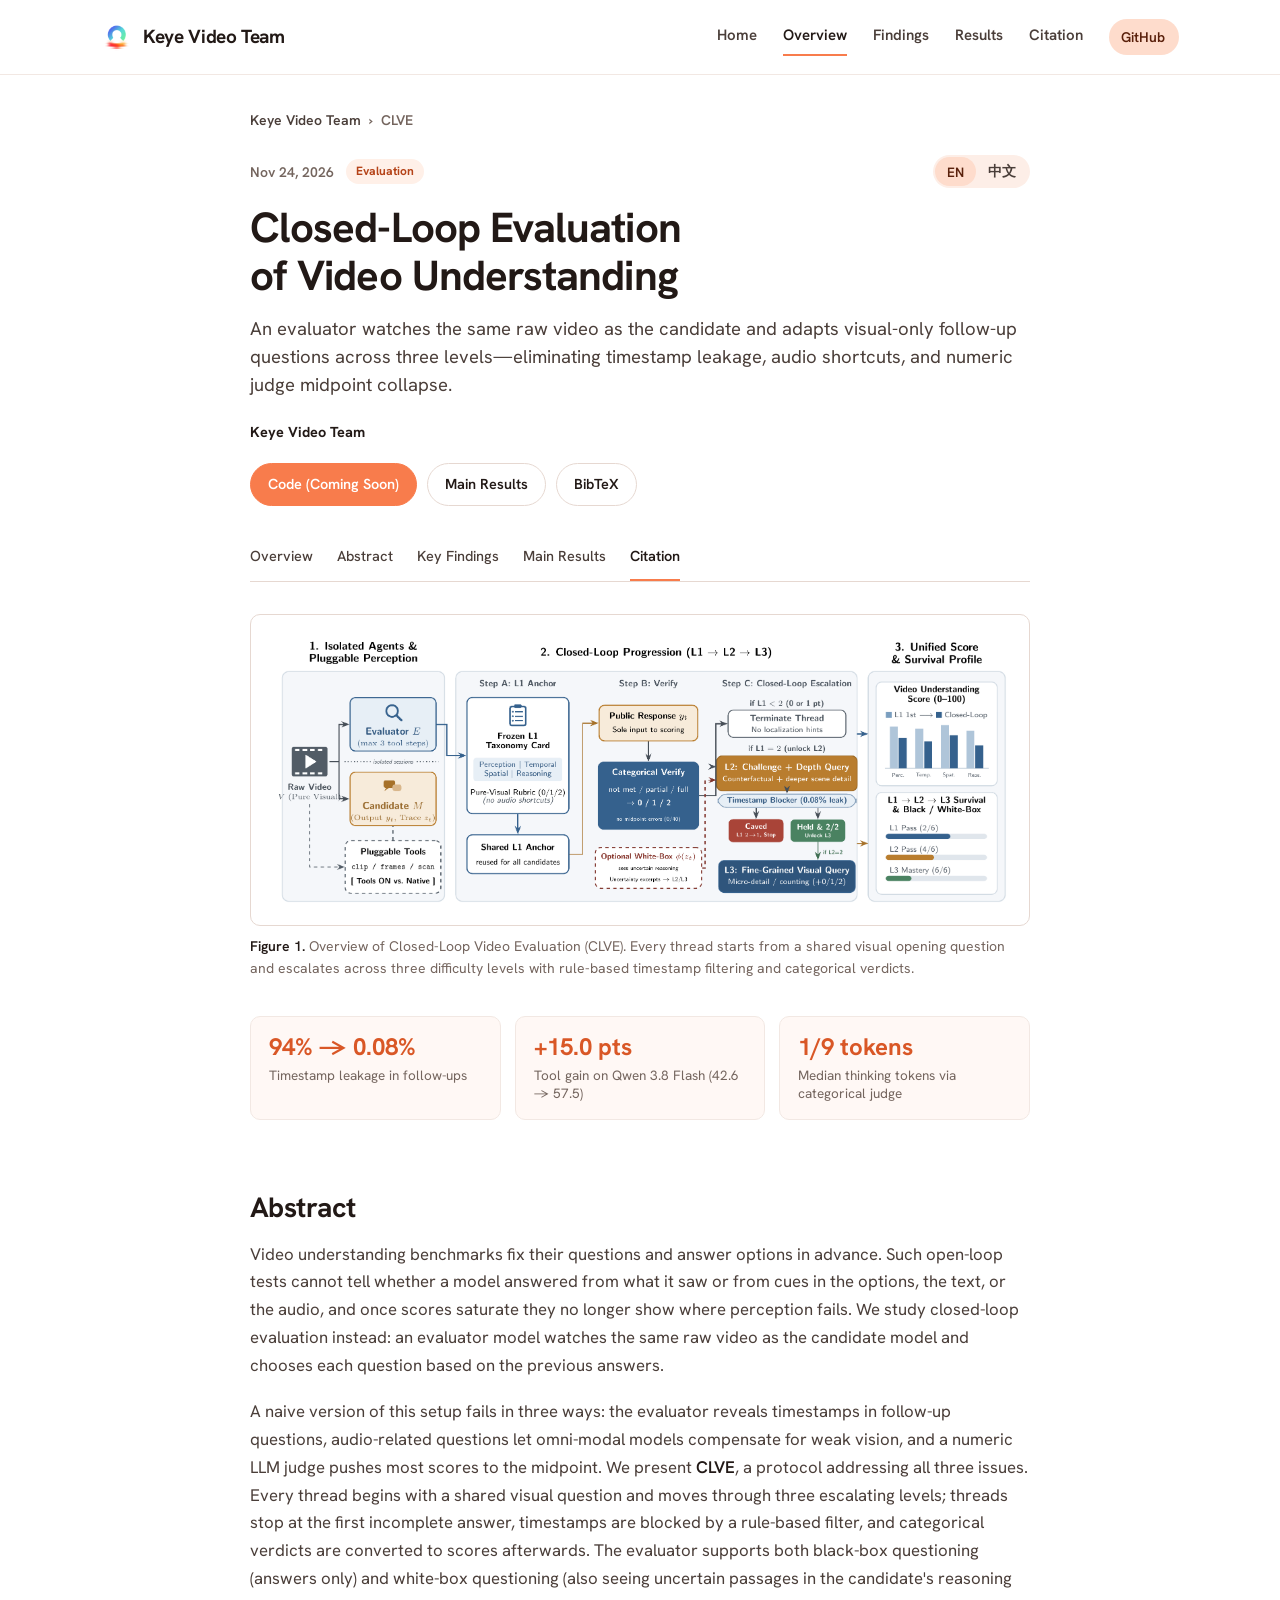
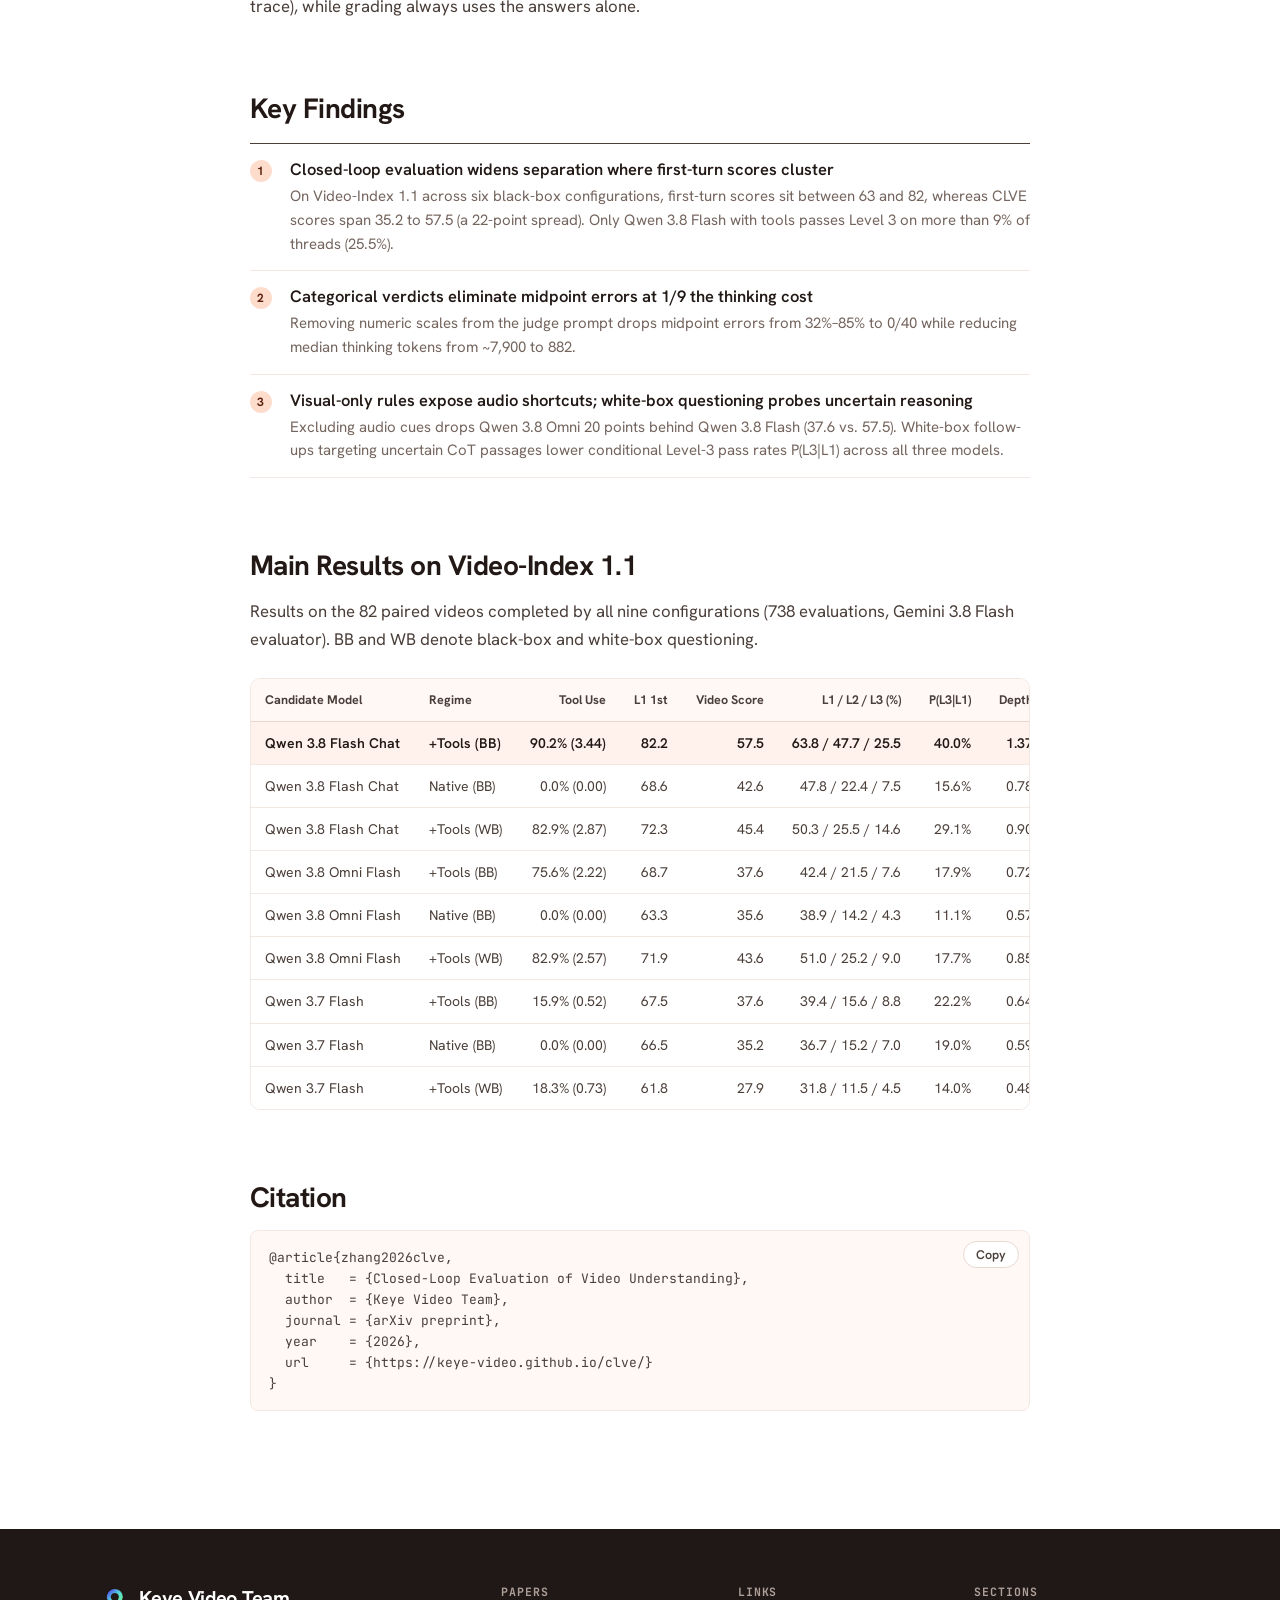
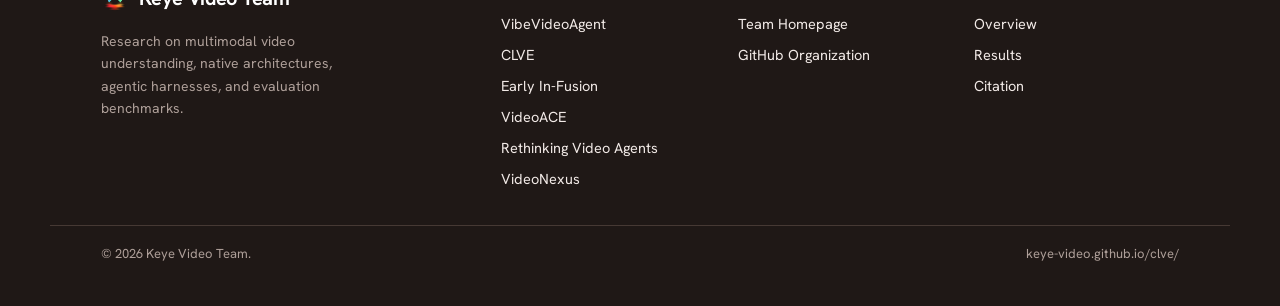
==== commit c0c1f4af: "新增 VibeVideoAgent 论文项目主页并更新为最新 Featured Release" ====
--- a/clve/index.html
+++ b/clve/index.html
@@ -40,7 +40,6 @@
     </div>
     <div class="ar-eyebrow">
       <span>Nov 24, 2026</span>
-      <span class="badge badge-solid">Latest</span>
       <span class="badge badge-soft">Evaluation</span>
       <div class="ar-lang" role="group" aria-label="Language">
         <button type="button" data-lang="en" aria-pressed="true">EN</button>
@@ -195,7 +194,7 @@
       <div class="foot-brand"><img src="../assets/keye-logo.png" alt="Keye Video logo" width="28" height="28"><span>Keye Video Team</span></div>
       <p class="foot-desc">Research on multimodal video understanding, native architectures, agentic harnesses, and evaluation benchmarks.</p>
     </div>
-    <div class="foot-col"><h4>Papers</h4><ul><li><a href="../clve/index.html">CLVE</a></li><li><a href="../early-in-fusion/index.html">Early In-Fusion</a></li><li><a href="../videoace/index.html">VideoACE</a></li><li><a href="../rethinking-video-agents/index.html">Rethinking Video Agents</a></li><li><a href="../videonexus/index.html">VideoNexus</a></li></ul></div>
+    <div class="foot-col"><h4>Papers</h4><ul><li><a href="../vibevideoagent/index.html">VibeVideoAgent</a></li><li><a href="../clve/index.html">CLVE</a></li><li><a href="../early-in-fusion/index.html">Early In-Fusion</a></li><li><a href="../videoace/index.html">VideoACE</a></li><li><a href="../rethinking-video-agents/index.html">Rethinking Video Agents</a></li><li><a href="../videonexus/index.html">VideoNexus</a></li></ul></div>
     <div class="foot-col"><h4>Links</h4><ul><li><a href="../index.html">Team Homepage</a></li><li><a href="https://github.com/Keye-Video" target="_blank" rel="noopener">GitHub Organization</a></li></ul></div>
     <div class="foot-col"><h4>Sections</h4><ul><li><a href="#overview">Overview</a></li><li><a href="#results">Results</a></li><li><a href="#citation">Citation</a></li></ul></div>
   </div>
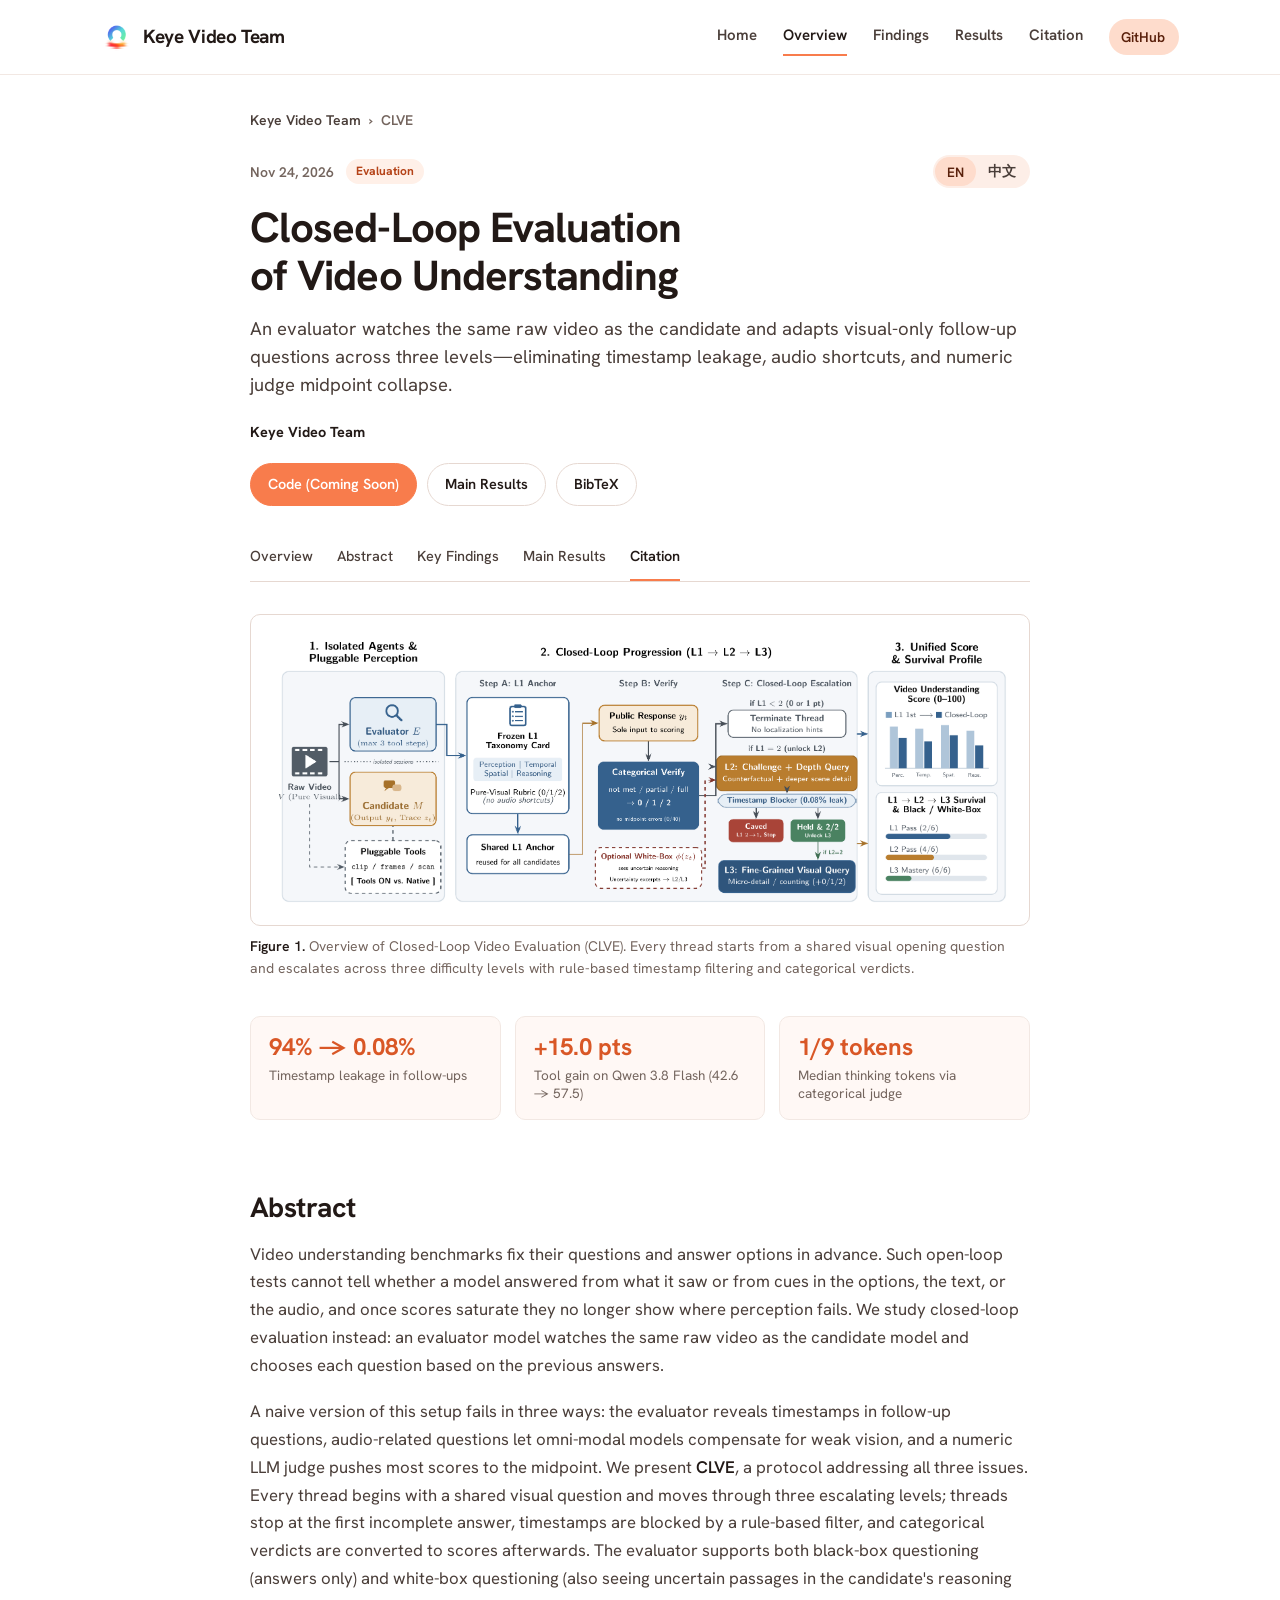
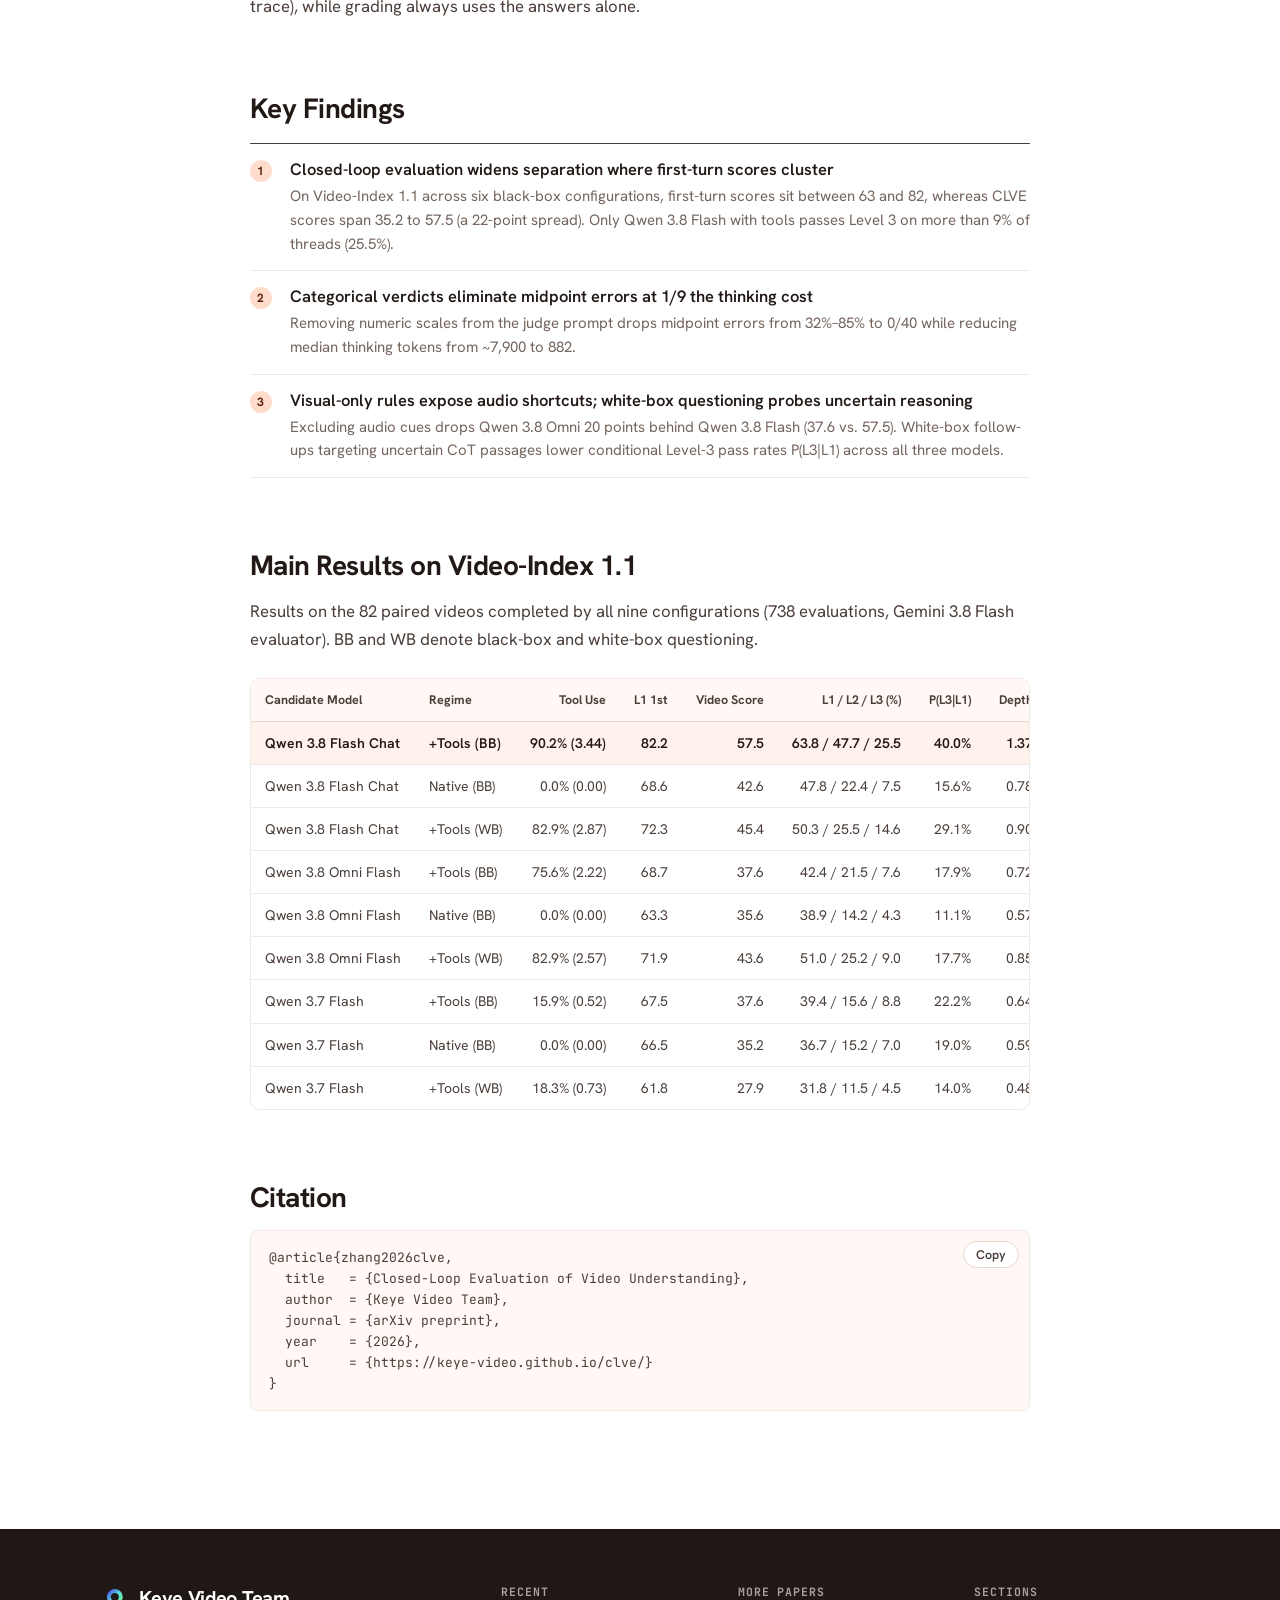
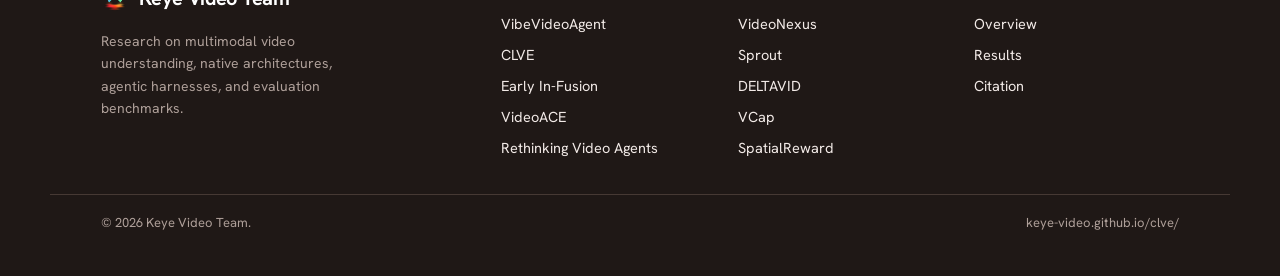
==== commit 9fe3bc5b: "新增 Sprout、DELTAVID、VCap 与 SpatialReward 论文项目主页并更新官网至 10 篇" ====
--- a/clve/index.html
+++ b/clve/index.html
@@ -194,8 +194,8 @@
       <div class="foot-brand"><img src="../assets/keye-logo.png" alt="Keye Video logo" width="28" height="28"><span>Keye Video Team</span></div>
       <p class="foot-desc">Research on multimodal video understanding, native architectures, agentic harnesses, and evaluation benchmarks.</p>
     </div>
-    <div class="foot-col"><h4>Papers</h4><ul><li><a href="../vibevideoagent/index.html">VibeVideoAgent</a></li><li><a href="../clve/index.html">CLVE</a></li><li><a href="../early-in-fusion/index.html">Early In-Fusion</a></li><li><a href="../videoace/index.html">VideoACE</a></li><li><a href="../rethinking-video-agents/index.html">Rethinking Video Agents</a></li><li><a href="../videonexus/index.html">VideoNexus</a></li></ul></div>
-    <div class="foot-col"><h4>Links</h4><ul><li><a href="../index.html">Team Homepage</a></li><li><a href="https://github.com/Keye-Video" target="_blank" rel="noopener">GitHub Organization</a></li></ul></div>
+    <div class="foot-col"><h4>Recent</h4><ul><li><a href="../vibevideoagent/index.html">VibeVideoAgent</a></li><li><a href="../clve/index.html">CLVE</a></li><li><a href="../early-in-fusion/index.html">Early In-Fusion</a></li><li><a href="../videoace/index.html">VideoACE</a></li><li><a href="../rethinking-video-agents/index.html">Rethinking Video Agents</a></li></ul></div>
+    <div class="foot-col"><h4>More Papers</h4><ul><li><a href="../videonexus/index.html">VideoNexus</a></li><li><a href="../sprout/index.html">Sprout</a></li><li><a href="../deltavid/index.html">DELTAVID</a></li><li><a href="../vcap/index.html">VCap</a></li><li><a href="../spatialreward/index.html">SpatialReward</a></li></ul></div>
     <div class="foot-col"><h4>Sections</h4><ul><li><a href="#overview">Overview</a></li><li><a href="#results">Results</a></li><li><a href="#citation">Citation</a></li></ul></div>
   </div>
   <div class="foot-bottom"><span>© 2026 Keye Video Team.</span><span>keye-video.github.io/clve/</span></div>
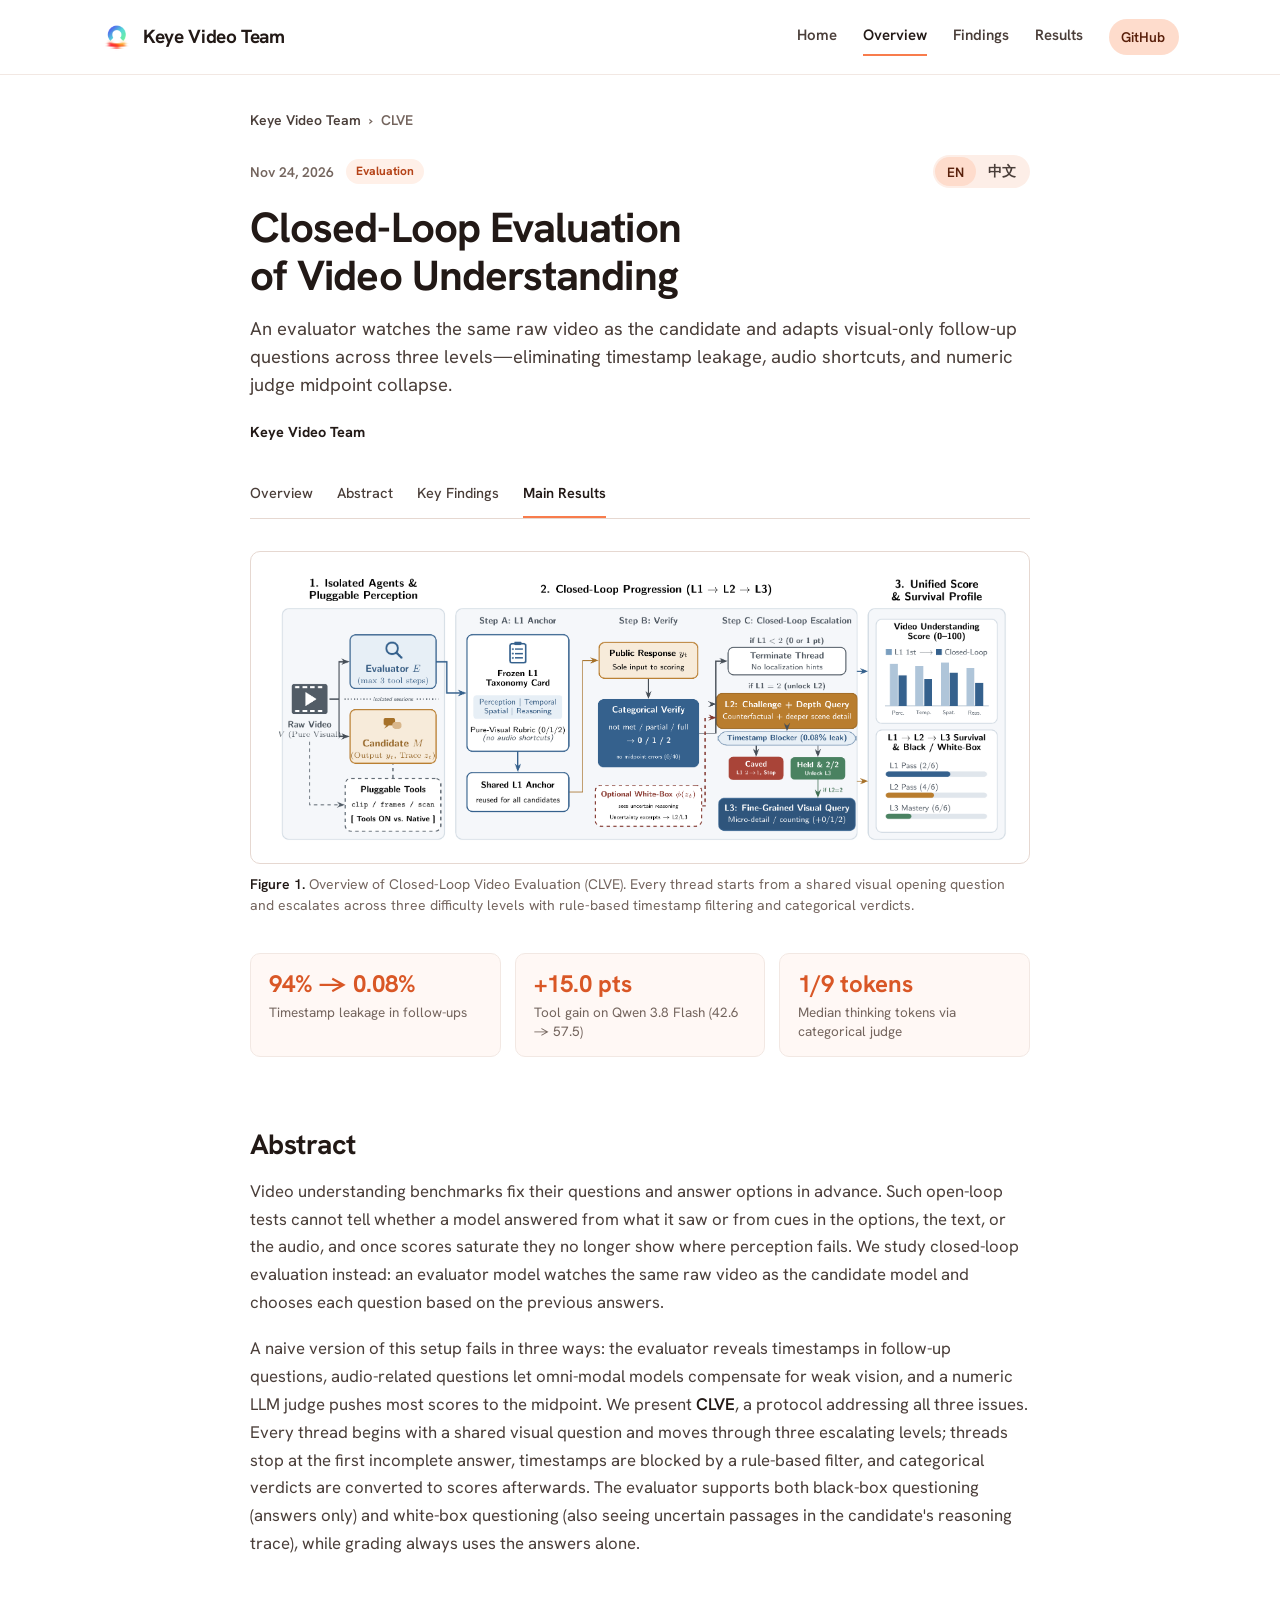
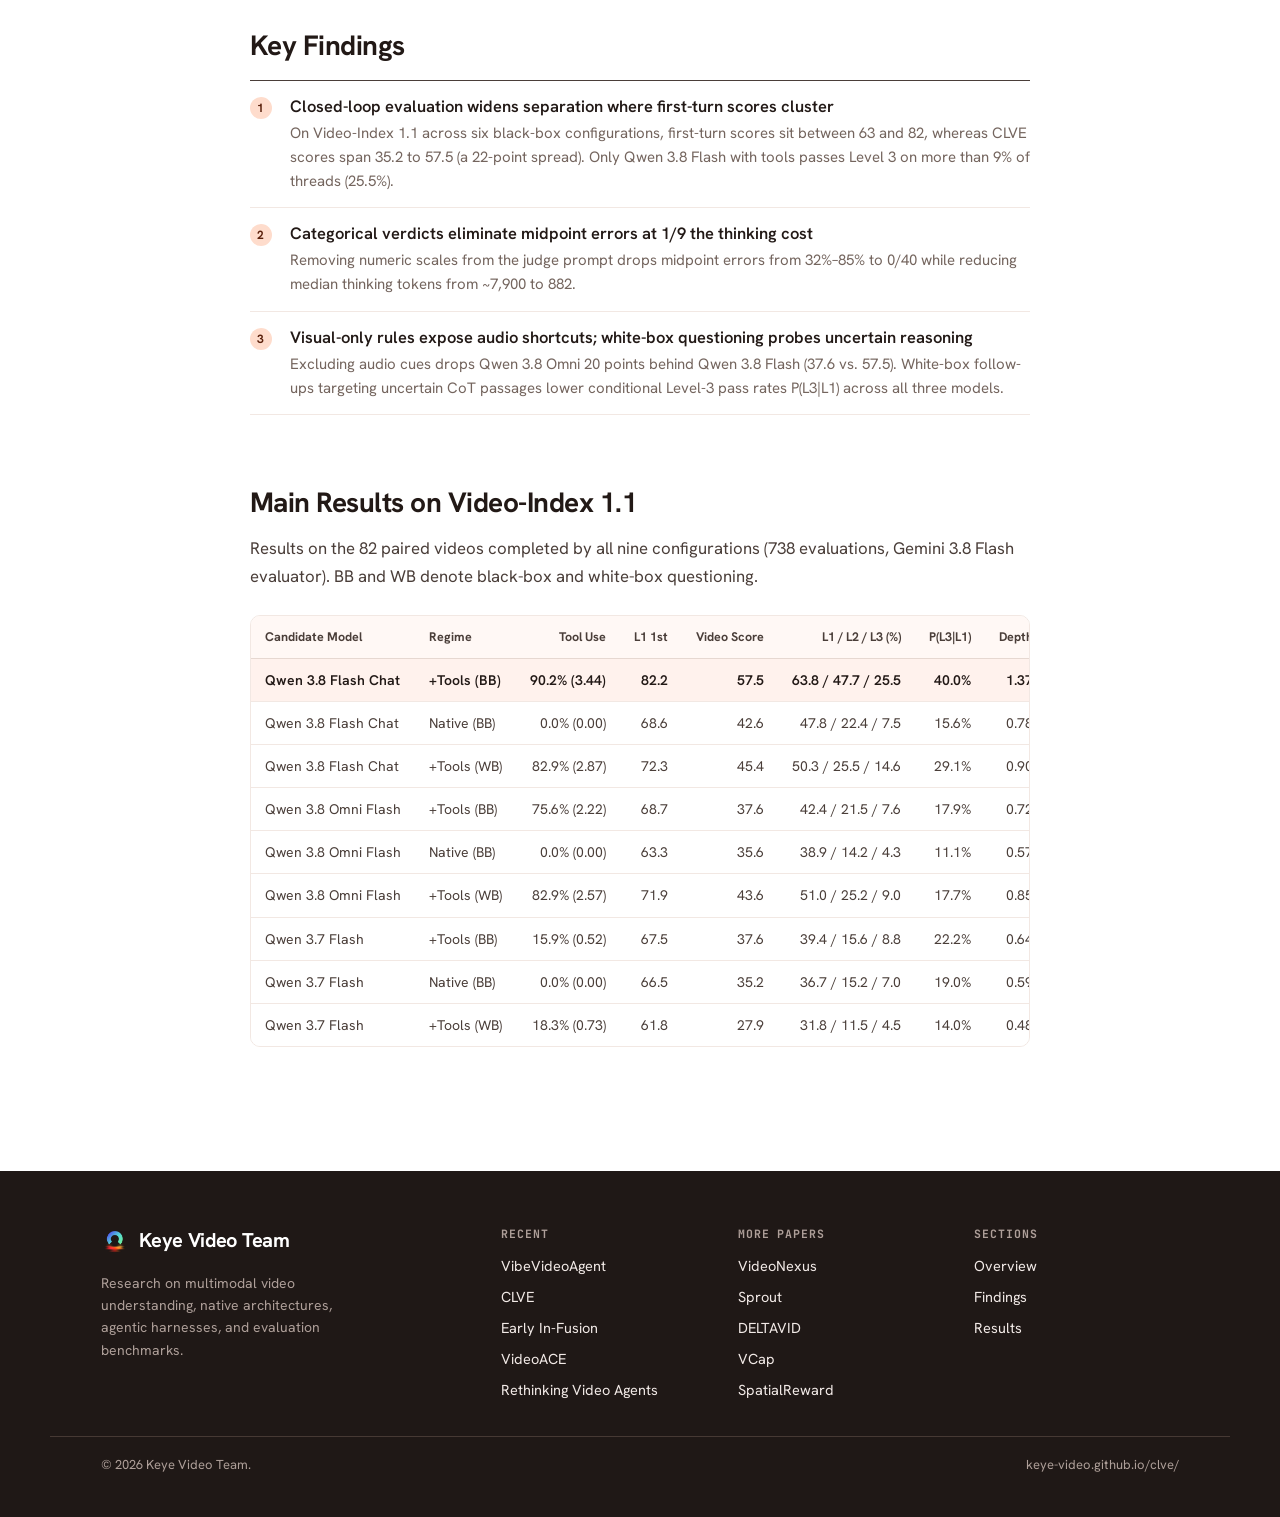
==== commit 72bb0548: "移除尚未发布 arXiv 论文的占位链接与引用区块" ====
--- a/clve/index.html
+++ b/clve/index.html
@@ -26,7 +26,6 @@
       <a class="active" href="#overview">Overview</a>
       <a href="#findings">Findings</a>
       <a href="#results">Results</a>
-      <a href="#citation">Citation</a>
       <a class="nav-cta" href="https://github.com/Keye-Video" target="_blank" rel="noopener">GitHub</a>
     </nav>
   </div>
@@ -57,12 +56,6 @@
     <div class="ar-authors-block">
       <div class="ar-affiliation"><strong>Keye Video Team</strong></div>
     </div>
-
-    <div class="ar-actions">
-      <a class="pill-btn solid" href="https://github.com/Keye-Video" target="_blank" rel="noopener">Code (Coming Soon)</a>
-      <a class="pill-btn" href="#results">Main Results</a>
-      <a class="pill-btn" href="#citation">BibTeX</a>
-    </div>
   </header>
 
   <nav class="ar-toc" aria-label="Contents">
@@ -71,7 +64,6 @@
       <li><a href="#abstract"><span lang="en">Abstract</span><span lang="zh">摘要</span></a></li>
       <li><a href="#findings"><span lang="en">Key Findings</span><span lang="zh">核心发现</span></a></li>
       <li><a href="#results"><span lang="en">Main Results</span><span lang="zh">主实验结果</span></a></li>
-      <li><a href="#citation"><span lang="en">Citation</span><span lang="zh">引用</span></a></li>
     </ol>
   </nav>
 
@@ -84,7 +76,6 @@
           <li><a href="#abstract"><span lang="en">Abstract</span><span lang="zh">摘要</span></a></li>
           <li><a href="#findings"><span lang="en">Key Findings</span><span lang="zh">核心发现</span></a></li>
           <li><a href="#results"><span lang="en">Main Results</span><span lang="zh">主实验结果</span></a></li>
-          <li><a href="#citation"><span lang="en">Citation</span><span lang="zh">引用</span></a></li>
         </ol>
       </div>
     </aside>
@@ -173,17 +164,6 @@
         </table>
       </div>
     </section>
-
-    <section id="citation">
-      <h2><span lang="en">Citation</span><span lang="zh">引用格式</span></h2>
-      <pre><code>@article{zhang2026clve,
-  title   = {Closed-Loop Evaluation of Video Understanding},
-  author  = {Keye Video Team},
-  journal = {arXiv preprint},
-  year    = {2026},
-  url     = {https://keye-video.github.io/clve/}
-}</code></pre>
-    </section>
   </div>
 </div>
 </main>
@@ -196,7 +176,7 @@
     </div>
     <div class="foot-col"><h4>Recent</h4><ul><li><a href="../vibevideoagent/index.html">VibeVideoAgent</a></li><li><a href="../clve/index.html">CLVE</a></li><li><a href="../early-in-fusion/index.html">Early In-Fusion</a></li><li><a href="../videoace/index.html">VideoACE</a></li><li><a href="../rethinking-video-agents/index.html">Rethinking Video Agents</a></li></ul></div>
     <div class="foot-col"><h4>More Papers</h4><ul><li><a href="../videonexus/index.html">VideoNexus</a></li><li><a href="../sprout/index.html">Sprout</a></li><li><a href="../deltavid/index.html">DELTAVID</a></li><li><a href="../vcap/index.html">VCap</a></li><li><a href="../spatialreward/index.html">SpatialReward</a></li></ul></div>
-    <div class="foot-col"><h4>Sections</h4><ul><li><a href="#overview">Overview</a></li><li><a href="#results">Results</a></li><li><a href="#citation">Citation</a></li></ul></div>
+    <div class="foot-col"><h4>Sections</h4><ul><li><a href="#overview">Overview</a></li><li><a href="#findings">Findings</a></li><li><a href="#results">Results</a></li></ul></div>
   </div>
   <div class="foot-bottom"><span>© 2026 Keye Video Team.</span><span>keye-video.github.io/clve/</span></div>
 </footer>
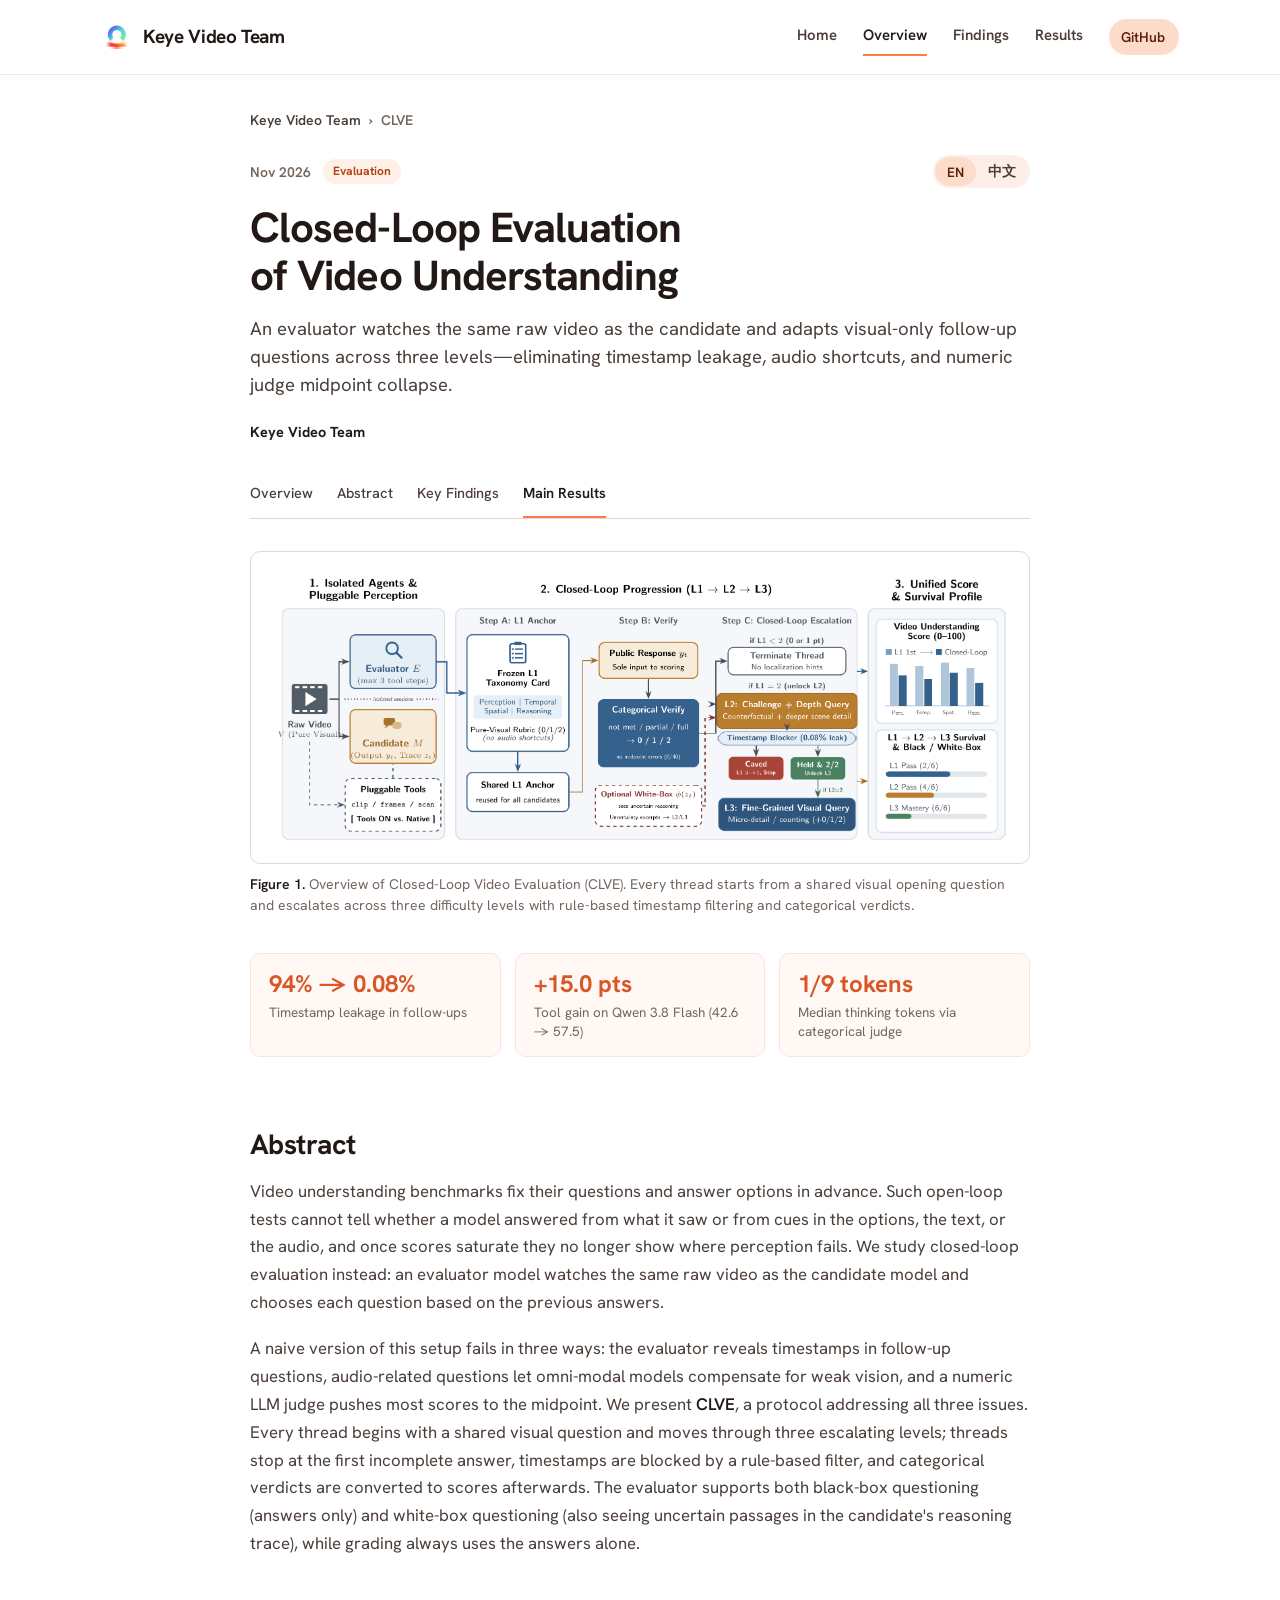
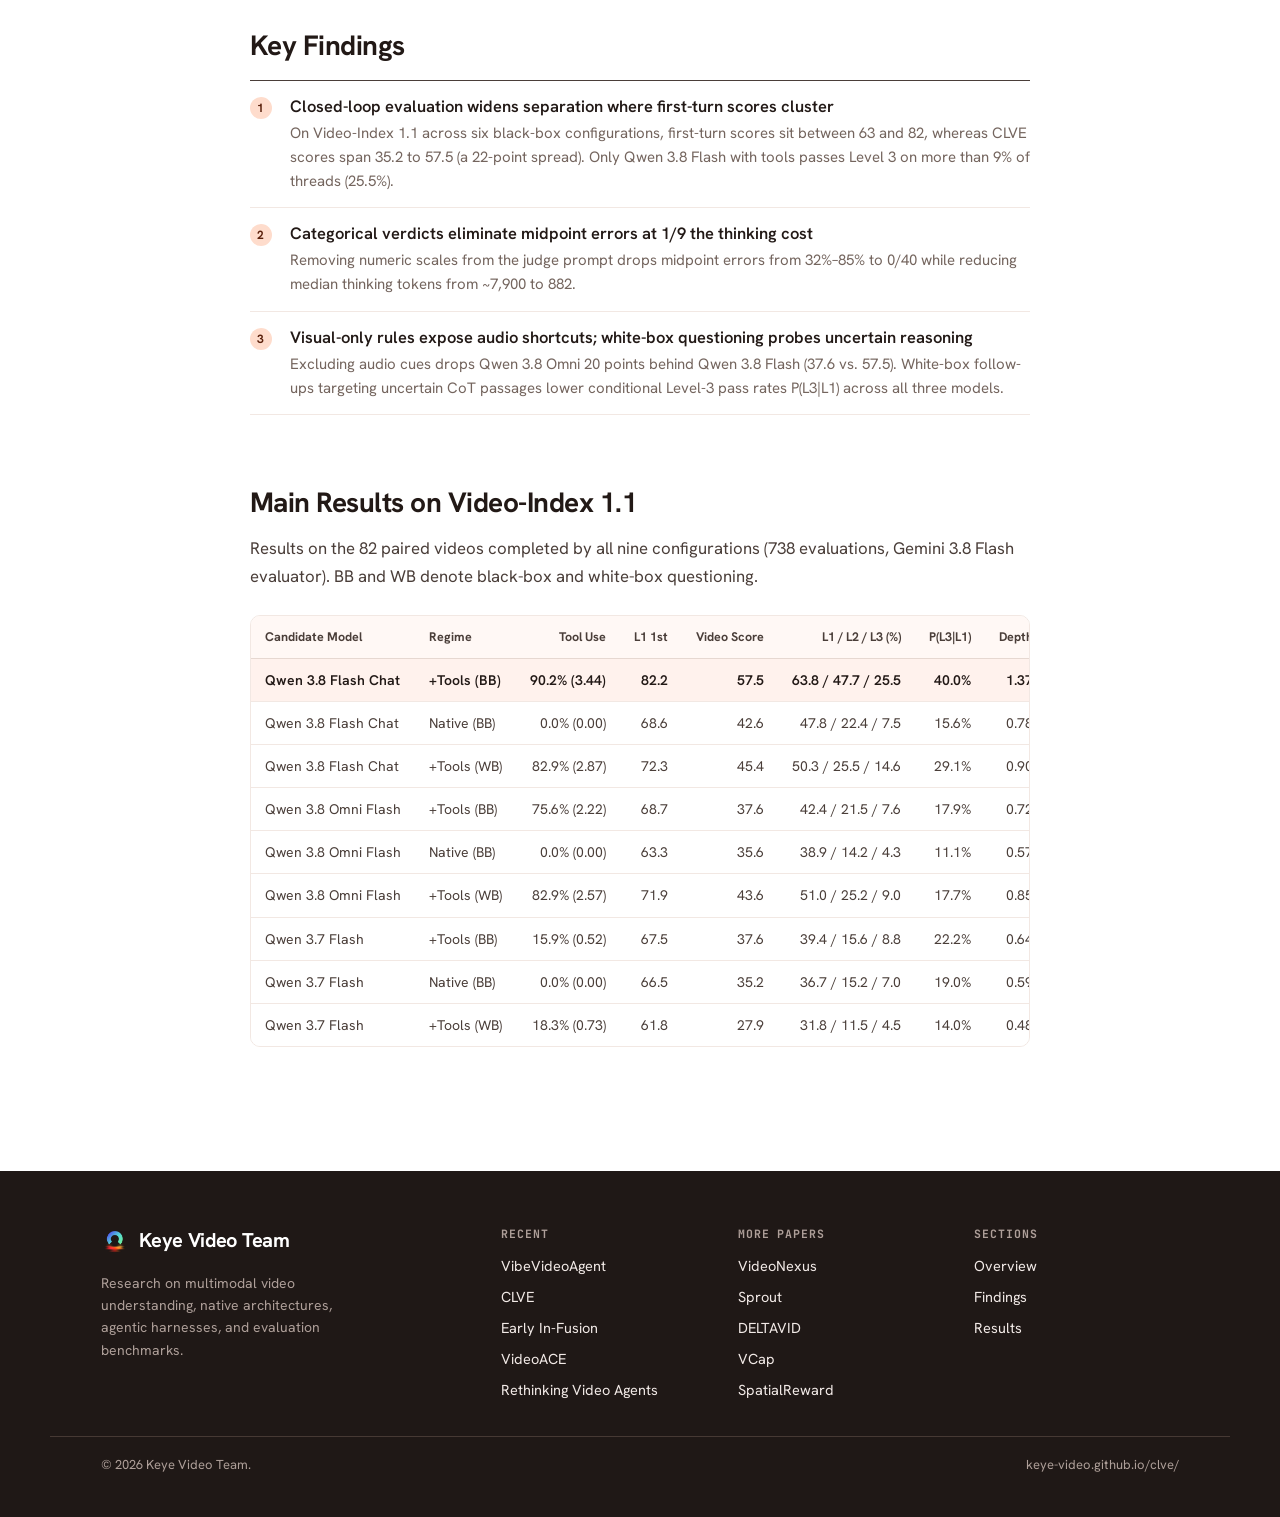
==== commit 70cf7603: "论文日期统一精确到月份并嵌入 VibeVideoAgent 与 VideoNexus 演示视频" ====
--- a/clve/index.html
+++ b/clve/index.html
@@ -38,7 +38,7 @@
       <b><a href="../index.html">Keye Video Team</a></b><span>›</span><span>CLVE</span>
     </div>
     <div class="ar-eyebrow">
-      <span>Nov 24, 2026</span>
+      <span>Nov 2026</span>
       <span class="badge badge-soft">Evaluation</span>
       <div class="ar-lang" role="group" aria-label="Language">
         <button type="button" data-lang="en" aria-pressed="true">EN</button>
--- a/assets/site.css
+++ b/assets/site.css
@@ -297,22 +297,23 @@
    AI Research Lab 团队官网区块样式
    ============================================================ */
 
-/* 1. 精简大气的团队 Masthead（无冗余“研究方向”栏目） */
+/* 1. 精简大气的团队 Masthead（紧凑首屏让交互知识图谱与导览条完整呈现） */
 .lab-hero {
   background: linear-gradient(180deg, var(--paper-2) 0%, var(--paper) 100%);
   border-bottom: 1px solid var(--rule-2);
-  padding: clamp(48px, 7vw, 84px) 0 clamp(44px, 6vw, 68px);
+  padding: clamp(22px, 3vw, 34px) 0 clamp(28px, 3.6vw, 42px);
 }
 .lab-hero-top {
   display: flex;
   align-items: center;
-  gap: 14px;
-  margin-bottom: 22px;
+  gap: 12px;
+  margin-bottom: 12px;
 }
 .lab-hero-top img {
-  width: 44px;
-  height: 44px;
+  width: 38px;
+  height: 38px;
   object-fit: contain;
+  image-rendering: -webkit-optimize-contrast;
 }
 .lab-kicker {
   display: inline-flex;
@@ -335,22 +336,22 @@
   background: var(--brand);
 }
 .lab-title {
-  font-size: clamp(36px, 5vw, 54px);
+  font-size: clamp(32px, 4.1vw, 46px);
   font-weight: 700;
   line-height: 1.09;
   letter-spacing: -0.028em;
   color: var(--ink);
-  margin: 0 0 18px;
-  max-width: 22ch;
+  margin: 0 0 10px;
+  max-width: 24ch;
   text-wrap: balance;
 }
 .lab-title em { font-style: normal; color: var(--accent); }
 .lab-lede {
-  font-size: clamp(17.5px, 1.6vw, 20px);
-  line-height: 1.58;
+  font-size: clamp(16px, 1.45vw, 18.5px);
+  line-height: 1.54;
   color: var(--ink-2);
-  max-width: 66ch;
-  margin: 0 0 28px;
+  max-width: 68ch;
+  margin: 0 0 18px;
   text-wrap: pretty;
 }
 .lab-cta-row { display: flex; flex-wrap: wrap; gap: 12px; align-items: center; }
@@ -411,11 +412,49 @@
   background: #FFFFFF;
 }
 .spotlight-visual img,
-.spotlight-visual svg {
+.spotlight-visual svg,
+.spotlight-visual video {
   width: 100%;
   height: auto;
   display: block;
 }
+.spotlight-visual--video {
+  background: #0B0D12;
+  padding: 0 !important;
+  aspect-ratio: 16 / 9 !important;
+}
+.spotlight-visual--video video {
+  width: 100%;
+  height: 100%;
+  object-fit: cover;
+  border-radius: 9px;
+}
+
+/* 论文详情页演示视频展示框 */
+.ar-video-fig {
+  margin: 18px 0 30px;
+}
+.ar-video-frame {
+  border-radius: 14px;
+  overflow: hidden;
+  border: 1px solid var(--rule);
+  background: #0B0D12;
+  box-shadow: 0 16px 40px rgba(34, 25, 22, 0.08);
+  aspect-ratio: 16 / 9;
+}
+.ar-video-frame video {
+  width: 100%;
+  height: 100%;
+  display: block;
+  object-fit: cover;
+}
+.ar-video-fig figcaption {
+  margin-top: 10px;
+  font-size: 13.5px;
+  line-height: 1.55;
+  color: var(--ink-3);
+}
+.ar-video-fig figcaption strong { color: var(--ink-2); }
 .spotlight-body { display: flex; flex-direction: column; gap: 11px; }
 .spotlight-meta {
   display: flex;
@@ -830,7 +869,233 @@
 @media (max-width: 820px) { .foot-grid { grid-template-columns: repeat(2, minmax(0, 1fr)); } }
 @media (max-width: 520px) { .foot-grid { grid-template-columns: minmax(0, 1fr); } }
 
+/* ---------- 顶部阅读进度条 ---------- */
+.read-progress {
+  position: fixed;
+  top: 0;
+  left: 0;
+  height: 2.5px;
+  width: 0%;
+  background: linear-gradient(90deg, var(--brand), var(--accent));
+  z-index: 200;
+  pointer-events: none;
+  transition: width 0.08s linear;
+}
+
+/* ---------- 首页实时可交互 Peach Fuzz 知识图谱舞台 ---------- */
+.kg-stage {
+  margin-top: 22px;
+  background: #FFFFFF;
+  border: 1px solid var(--rule);
+  border-radius: 18px;
+  overflow: hidden;
+  box-shadow: 0 18px 46px rgba(34, 25, 22, 0.06);
+}
+.kg-toolbar {
+  display: flex;
+  justify-content: space-between;
+  align-items: center;
+  gap: 12px;
+  flex-wrap: wrap;
+  padding: 11px 16px;
+  background: var(--paper-2);
+  border-bottom: 1px solid var(--rule-2);
+}
+.kg-pills { display: flex; flex-wrap: wrap; gap: 7px; }
+.kg-pills button,
+.kg-tour-btn {
+  display: inline-flex;
+  align-items: center;
+  gap: 6px;
+  font-family: var(--font-sans);
+  font-size: 13px;
+  font-weight: 600;
+  padding: 5px 12px;
+  border-radius: 999px;
+  border: 1px solid var(--rule);
+  background: #FFFFFF;
+  color: var(--ink-2);
+  cursor: pointer;
+  transition: transform 0.14s ease;
+}
+.kg-pills button:hover,
+.kg-tour-btn:hover { background: var(--paper-3); color: var(--ink); }
+.kg-pills button[aria-pressed="true"],
+.kg-pills button.is-active {
+  background: var(--brand);
+  border-color: var(--brand);
+  color: #FFFFFF;
+  box-shadow: 0 4px 12px rgba(248, 124, 76, 0.28);
+}
+.kg-pills button[aria-pressed="true"] .kg-dot,
+.kg-pills button.is-active .kg-dot {
+  box-shadow: 0 0 0 2px rgba(255, 255, 255, 0.9);
+}
+.kg-tour-btn[aria-pressed="true"] {
+  background: var(--ink);
+  border-color: var(--ink);
+  color: #FFFFFF;
+}
+.kg-dot { width: 8px; height: 8px; border-radius: 50%; flex: none; }
+.kg-controls { display: flex; align-items: center; gap: 12px; }
+.kg-hint {
+  font-family: var(--font-mono);
+  font-size: 11.5px;
+  color: var(--ink-3);
+}
+.kg-canvas-wrap {
+  position: relative;
+  background:
+    radial-gradient(circle at 50% 48%, rgba(254, 220, 204, 0.45) 0%, rgba(255, 248, 245, 0) 62%),
+    radial-gradient(rgba(217, 87, 38, 0.14) 1px, transparent 1px),
+    var(--paper-2);
+  background-size: 100% 100%, 28px 28px, 100% 100%;
+  user-select: none;
+  touch-action: none;
+}
+.kg-svg { width: 100%; height: auto; display: block; }
+.kg-node { cursor: grab; transition: opacity 0.22s ease; }
+.kg-node:active { cursor: grabbing; }
+.kg-node--paper { cursor: pointer; }
+.kg-lbl {
+  font-family: var(--font-sans);
+  fill: var(--ink);
+  paint-order: stroke;
+  stroke: #FFF8F5;
+  stroke-width: 7px;
+  stroke-linejoin: round;
+  pointer-events: none;
+}
+.kg-lbl--core { font-size: 13px; font-weight: 700; }
+.kg-lbl--hub { font-size: 12.5px; font-weight: 700; }
+.kg-lbl--paper { font-size: 12.5px; font-weight: 700; }
+.kg-lbl--metric { font-family: var(--font-mono); font-size: 10px; font-weight: 600; stroke-width: 6px; }
+.kg-lbl--sat { font-family: var(--font-mono); font-size: 9.5px; font-weight: 500; fill: var(--ink-3); stroke-width: 5.5px; }
+@keyframes kgRingSpin { to { transform: rotate(360deg); } }
+.kg-core-ring { transform-origin: 0 0; animation: kgRingSpin 26s linear infinite; }
+@keyframes kgPulseRing {
+  0%, 100% { opacity: 0.75; transform: scale(1); }
+  50% { opacity: 0.2; transform: scale(1.25); }
+}
+.kg-latest-pulse { transform-origin: 0 0; animation: kgPulseRing 2.4s ease-in-out infinite; }
+
+/* 图谱底部导览信息条 */
+.kg-narrative {
+  position: relative;
+  display: grid;
+  grid-template-columns: minmax(0, 1fr) auto;
+  gap: 5px 20px;
+  align-items: center;
+  padding: 14px 20px;
+  background: #FFFFFF;
+  border-top: 1px solid var(--rule-2);
+}
+.kg-tour-progress {
+  position: absolute;
+  top: 0;
+  left: 0;
+  right: 0;
+  height: 2px;
+  background: rgba(254, 220, 204, 0.5);
+  overflow: hidden;
+}
+.kg-tour-bar {
+  height: 100%;
+  width: 0%;
+  background: linear-gradient(90deg, var(--brand), var(--accent));
+}
+.kg-nar-head { display: flex; align-items: center; gap: 10px; flex-wrap: wrap; }
+.kg-nar-dot { width: 9px; height: 9px; border-radius: 50%; background: var(--brand); flex: none; }
+.kg-nar-title { font-size: 16px; font-weight: 700; color: var(--ink); }
+.kg-nar-metric {
+  font-family: var(--font-mono);
+  font-size: 12px;
+  font-weight: 600;
+  padding: 2px 9px;
+  border-radius: 999px;
+  background: var(--tint);
+  color: var(--tint-ink);
+}
+.kg-nar-desc {
+  grid-column: 1;
+  margin: 0;
+  font-size: 14.5px;
+  line-height: 1.5;
+  color: var(--ink-2);
+}
+.kg-nar-link {
+  grid-column: 2;
+  grid-row: 1 / 3;
+  padding: 8px 15px;
+  border-radius: 999px;
+  background: var(--brand);
+  color: #FFFFFF;
+  font-size: 13.5px;
+  font-weight: 600;
+  white-space: nowrap;
+}
+.kg-nar-link:hover { background: var(--accent); }
+@media (max-width: 720px) {
+  .kg-hint { display: none; }
+  .kg-narrative { grid-template-columns: minmax(0, 1fr); }
+  .kg-nar-link { grid-column: 1; grid-row: auto; justify-self: start; margin-top: 6px; }
+}
+
+/* ---------- 全站动感微交互：滚动浮现 + 鼠标跟随 Peach 暖光卡片 ---------- */
+.spotlight,
+.paper-card {
+  position: relative;
+  overflow: hidden;
+  transition: transform 0.28s cubic-bezier(0.2, 0.75, 0.3, 1), border-color 0.22s ease, box-shadow 0.28s ease, background 0.22s ease;
+}
+.spotlight::before,
+.paper-card::before {
+  content: '';
+  position: absolute;
+  inset: 0;
+  background: radial-gradient(520px circle at var(--mx, 50%) var(--my, 50%), rgba(248, 124, 76, 0.11), transparent 60%);
+  opacity: 0;
+  pointer-events: none;
+  transition: opacity 0.28s ease;
+}
+.spotlight:hover::before,
+.paper-card:hover::before { opacity: 1; }
+.paper-card:hover {
+  transform: translateY(-3px);
+  box-shadow: 0 18px 38px rgba(34, 25, 22, 0.08);
+}
+.spotlight-visual img {
+  transition: transform 0.45s cubic-bezier(0.2, 0.75, 0.3, 1);
+}
+.spotlight:hover .spotlight-visual img,
+.paper-card:hover .spotlight-visual img { transform: scale(1.028); }
+.pill-btn {
+  transition: transform 0.16s ease, background 0.15s, border-color 0.15s, color 0.15s, box-shadow 0.18s;
+}
+.pill-btn:hover { transform: translateY(-1px); }
+.pill-btn:active { transform: translateY(0) scale(0.98); }
+
+@media (prefers-reduced-motion: no-preference) {
+  .reveal {
+    opacity: 0;
+    transform: translateY(20px);
+    transition: opacity 0.55s cubic-bezier(0.2, 0.75, 0.3, 1), transform 0.55s cubic-bezier(0.2, 0.75, 0.3, 1);
+    transition-delay: var(--rd, 0ms);
+  }
+  .reveal.in {
+    opacity: 1;
+    transform: none;
+  }
+  .paper-card.filter-in {
+    animation: cardFadeIn 0.34s cubic-bezier(0.2, 0.75, 0.3, 1) both;
+  }
+  @keyframes cardFadeIn {
+    from { opacity: 0; transform: translateY(12px) scale(0.99); }
+    to { opacity: 1; transform: none; }
+  }
+}
+
 @media print {
-  header.topbar, footer.foot, .ar-toc, .ar-side-rail, .pre-copy, .ar-lang { display: none !important; }
+  header.topbar, footer.foot, .ar-toc, .ar-side-rail, .pre-copy, .ar-lang, .read-progress, .kg-toolbar { display: none !important; }
   .ar-page { max-width: none; padding: 0; }
 }
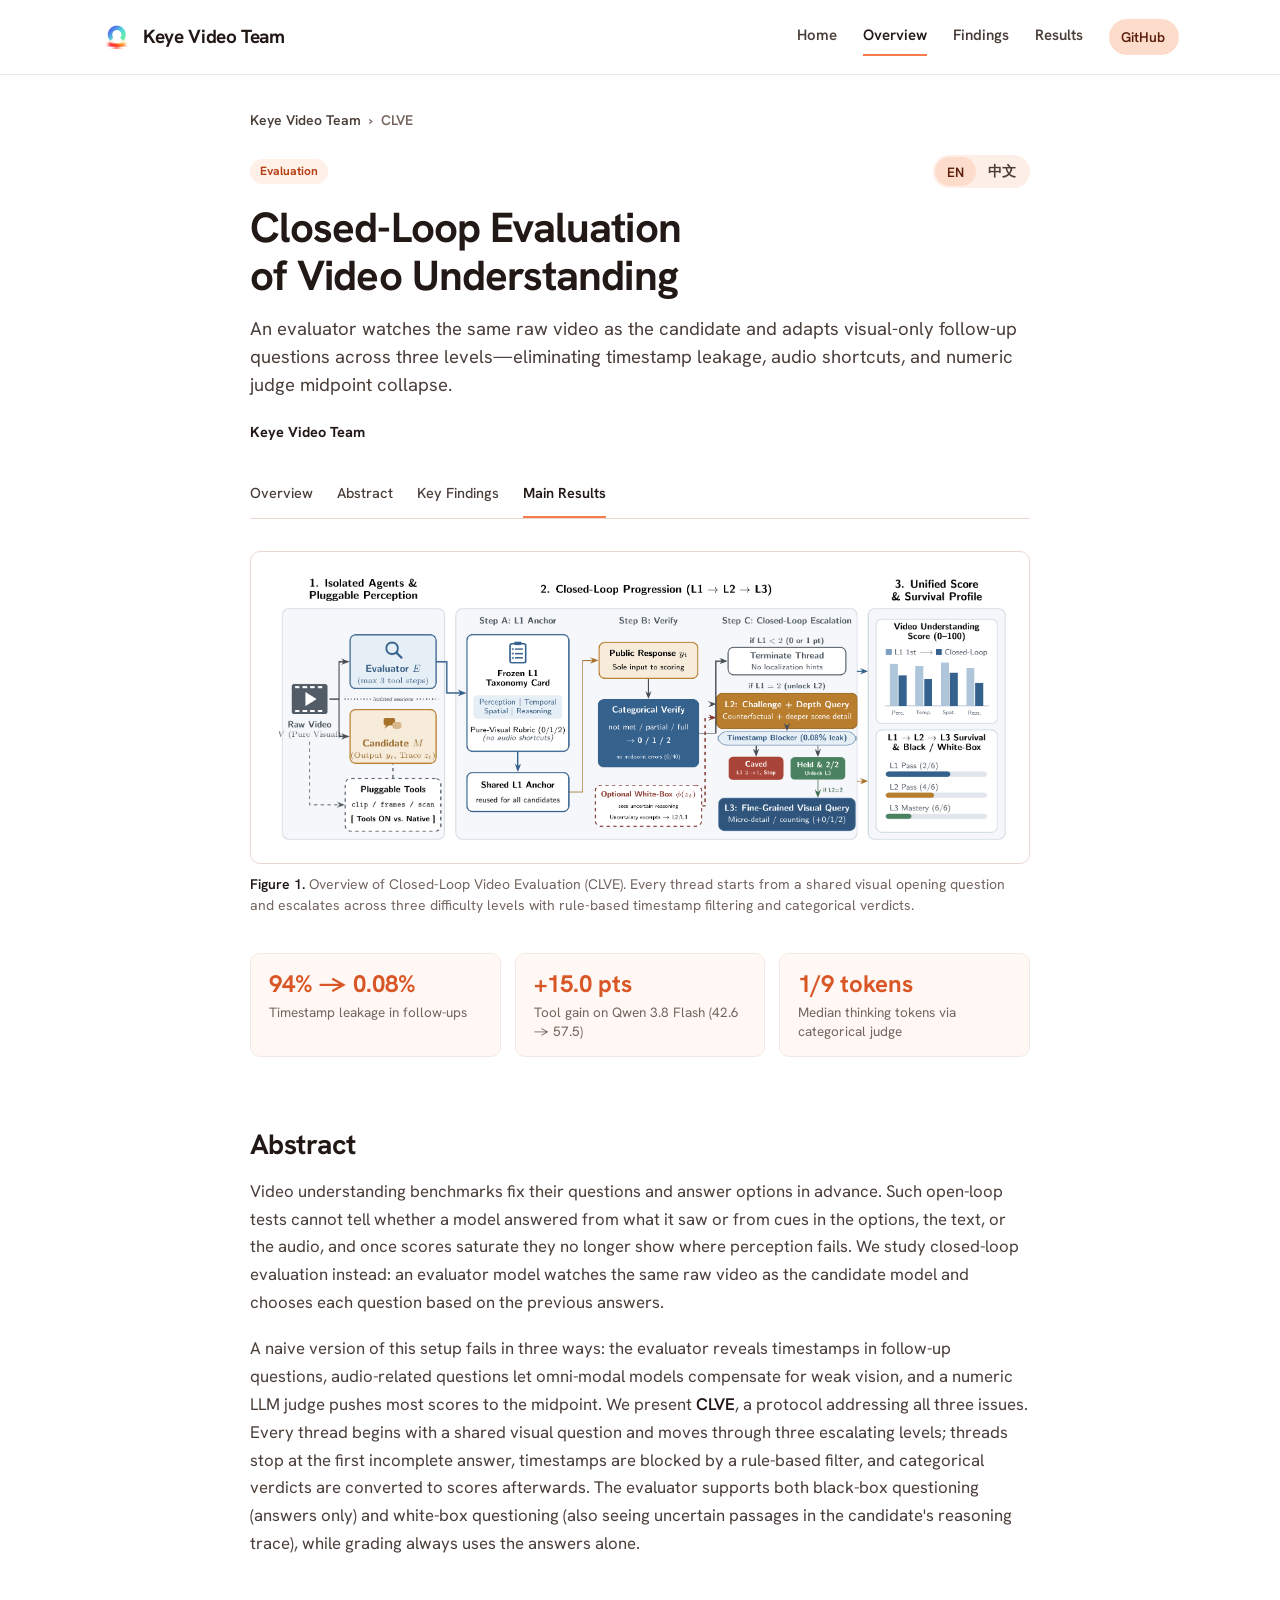
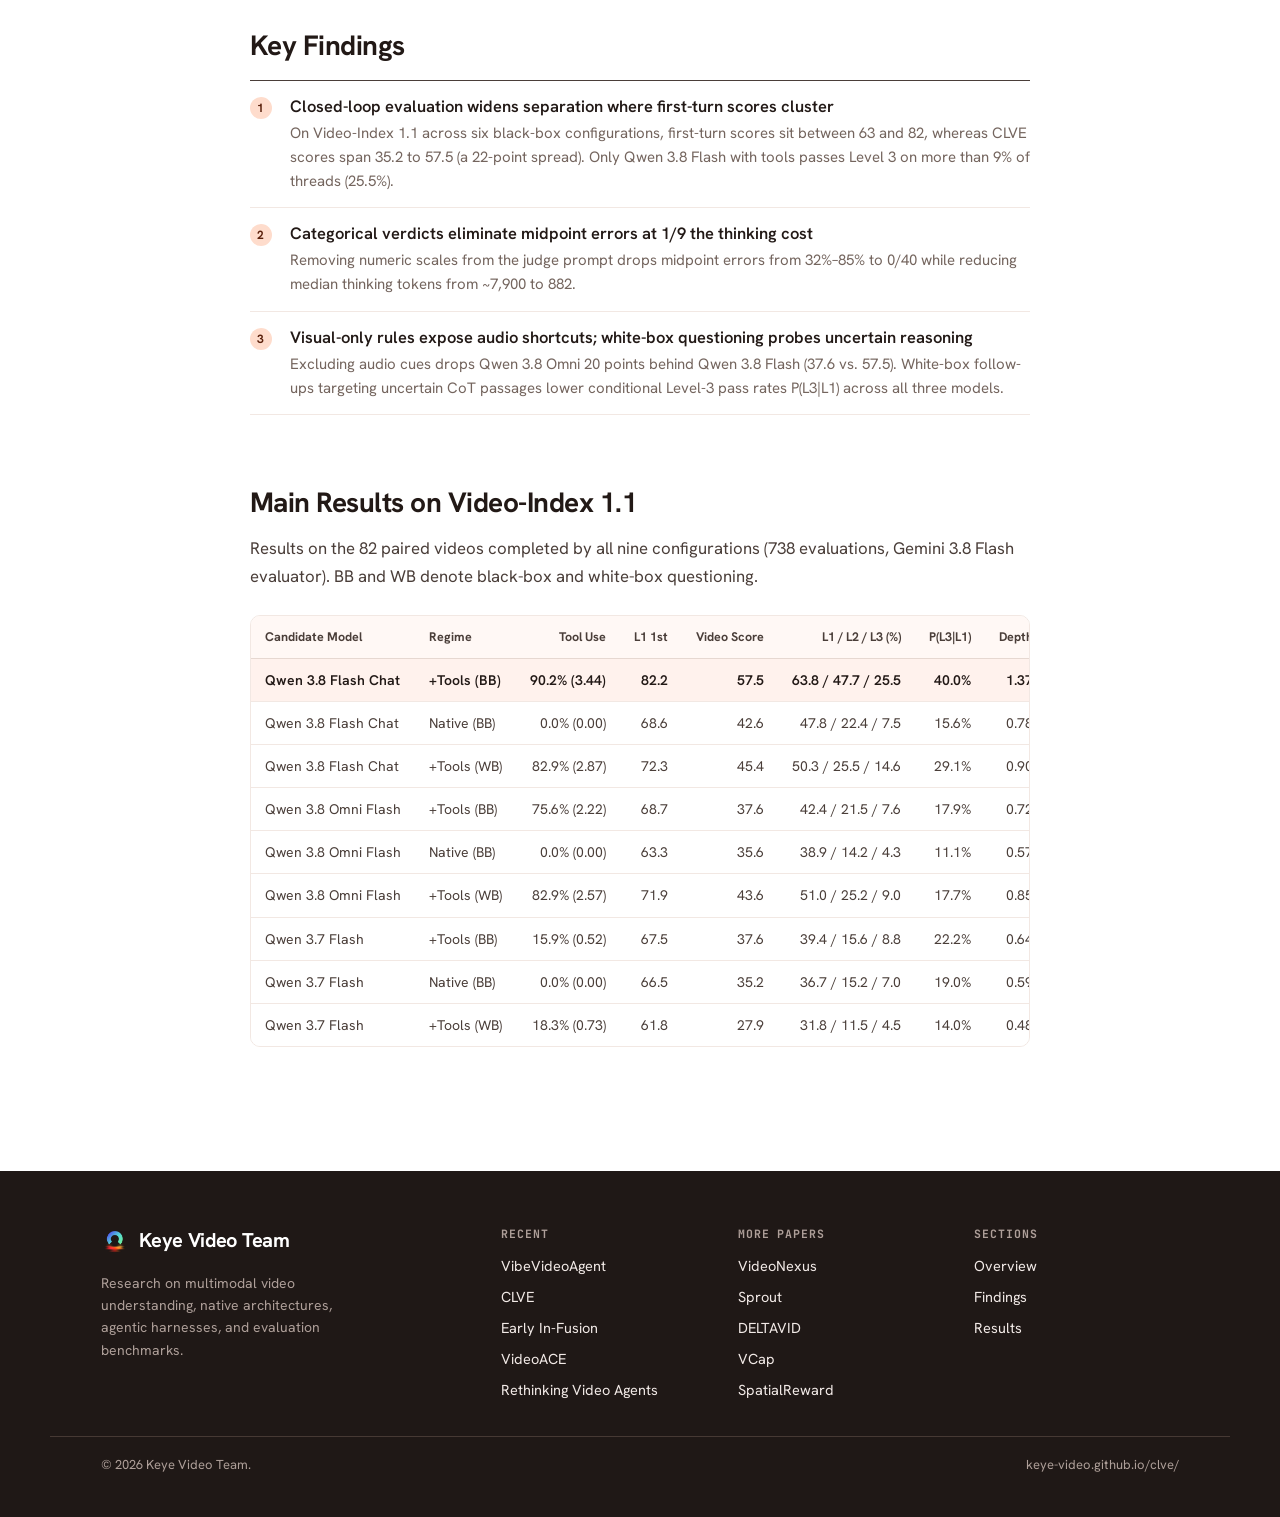
==== commit fea1b762: "精简论文标签行仅保留单一研究类别词" ====
--- a/clve/index.html
+++ b/clve/index.html
@@ -38,7 +38,6 @@
       <b><a href="../index.html">Keye Video Team</a></b><span>›</span><span>CLVE</span>
     </div>
     <div class="ar-eyebrow">
-      <span>Nov 2026</span>
       <span class="badge badge-soft">Evaluation</span>
       <div class="ar-lang" role="group" aria-label="Language">
         <button type="button" data-lang="en" aria-pressed="true">EN</button>
--- a/assets/site.css
+++ b/assets/site.css
@@ -419,6 +419,7 @@
   display: block;
 }
 .spotlight-visual--video {
+  position: relative;
   background: #0B0D12;
   padding: 0 !important;
   aspect-ratio: 16 / 9 !important;
@@ -435,6 +436,7 @@
   margin: 18px 0 30px;
 }
 .ar-video-frame {
+  position: relative;
   border-radius: 14px;
   overflow: hidden;
   border: 1px solid var(--rule);
@@ -447,6 +449,37 @@
   height: 100%;
   display: block;
   object-fit: cover;
+}
+/* 自动播放视频右上角一键开声胶囊 */
+.vid-sound-btn {
+  position: absolute;
+  top: 10px;
+  right: 10px;
+  z-index: 4;
+  display: inline-flex;
+  align-items: center;
+  gap: 5px;
+  padding: 5px 11px;
+  border-radius: 999px;
+  border: 1px solid rgba(254, 220, 204, 0.45);
+  background: rgba(22, 17, 15, 0.76);
+  color: #FFF8F5;
+  font-family: var(--font-mono);
+  font-size: 11.5px;
+  font-weight: 600;
+  cursor: pointer;
+  backdrop-filter: blur(8px);
+  -webkit-backdrop-filter: blur(8px);
+  transition: background 0.16s ease, border-color 0.16s ease, transform 0.14s ease;
+}
+.vid-sound-btn:hover {
+  background: var(--brand);
+  border-color: var(--brand);
+  transform: translateY(-1px);
+}
+.vid-sound-btn[aria-pressed="true"] {
+  background: rgba(248, 124, 76, 0.92);
+  border-color: var(--brand);
 }
 .ar-video-fig figcaption {
   margin-top: 10px;
